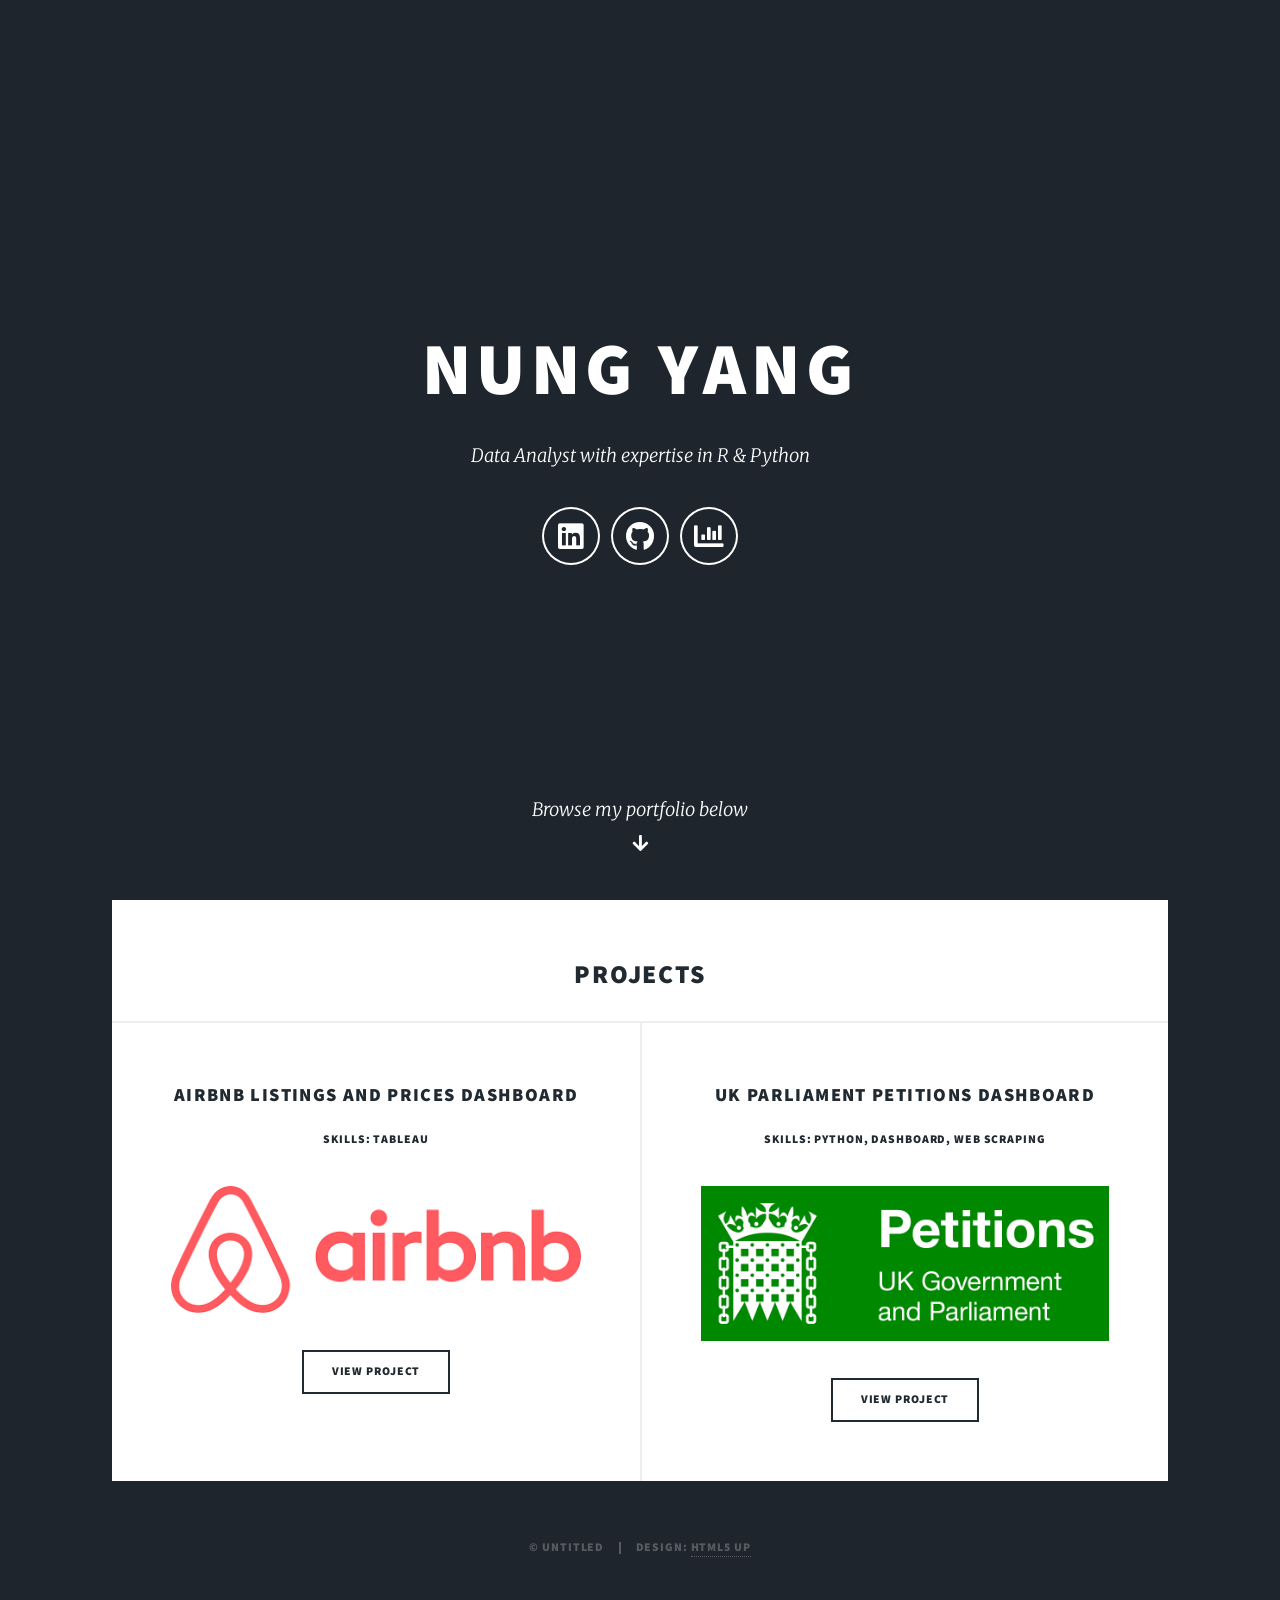
==== index.html @ e4971ef3 "fixed white space that kept appearing" ====
<!DOCTYPE HTML>
<!--
	Massively by HTML5 UP
	html5up.net | @ajlkn
	Free for personal and commercial use under the CCA 3.0 license (html5up.net/license)
-->
<html>
	<head>
		<script>
			if (history.scrollRestoration) {
				history.scrollRestoration = 'manual';
			}
			document.addEventListener('DOMContentLoaded', function() {
				window.scrollTo(0, 0);
			});
		</script>
		<title>Nung Yang</title>
		<meta charset="utf-8" />
		<meta name="viewport" content="width=device-width, initial-scale=1, user-scalable=no" />
		<link rel="stylesheet" href="assets/css/main.css" />
		<noscript><link rel="stylesheet" href="assets/css/noscript.css" /></noscript>
	</head>
	<body class="is-preload">

		<!-- Wrapper -->
			<div id="wrapper" class="fade-in">

				<!-- Intro -->
				<div id="intro">
					<div class="intro-top">
						<h1>Nung Yang</h1>
						<p>Data Analyst with expertise in R & Python</p>
						<ul class="icons">
							<li><a href="https://www.linkedin.com/in/nung-yang-263aa696/" class="icon brands fa-linkedin"><span class="label">LinkedIn</span></a></li>
							<li><a href="https://github.com/nungyang" class="icon brands fa-github"><span class="label">GitHub</span></a></li>
							<li><a href="https://public.tableau.com/app/profile/nung.yang7587/vizzes" class="icon solid fa-chart-bar"><span class="label">Tableau</span></a></li>
						</ul>
					</div>
					<div class="intro-bottom">
						<p>Browse my portfolio below</p>
						<ul class="actions">
							<li><a href="#header" class="button icon solid solo fa-arrow-down scrolly">Continue</a></li>
						</ul>
					</div>
				</div>
				 
				<!-- Nav -->
					<nav id="nav">
						<ul class="links">
							<li class="active"><a href="index.html">Projects</a></li>
						</ul>
						<ul class="icons">
							<li><a href="https://www.linkedin.com/in/nung-yang-263aa696/" class="icon brands fa-linkedin"><span class="label">LinkedIn</span></a></li>
							<li><a href="https://github.com/nungyang" class="icon brands fa-github"><span class="label">GitHub</span></a></li>
							<li><a href="https://public.tableau.com/app/profile/nung.yang7587/vizzes" class="icon solid alt fa-chart-bar"><span class="label">Tableau</span></a></li>
						</ul>
					</nav>

				<!-- Main -->
					<div id="main">
						<header class="major">
							<h2>Projects</h2>
						</header>
						<!-- Posts -->
							<section class="posts">
								<article>
									<header>
										<h3><a href="https://public.tableau.com/app/profile/nung.yang7587/viz/AirBnBinBrussels/Dashboard1">AirBnB Listings and Prices Dashboard</a></h3>
									</header>
									<h6>Skills: Tableau</h6>
									<a href="https://public.tableau.com/app/profile/nung.yang7587/viz/AirBnBinBrussels/Dashboard1" class="image fit"><img src="images/Airbnb logo.png" alt="" /></a>
									<ul class="actions special">
										<li><a href="https://public.tableau.com/app/profile/nung.yang7587/viz/AirBnBinBrussels/Dashboard1" class="button">View project</a></li>
									</ul>
								</article>
								<article>
									<header>
										<h3><a href="https://uk-petitions-dashboard.onrender.com/">UK Parliament Petitions Dashboard</a></h3>
									</header>
									<h6>Skills: Python, dashboard, web scraping</h6>
									<a href="" class="image fit"><img src="images/uk petitions.png" alt="" /></a>
									<ul class="actions special">
										<li><a href="uk-petitions.html" class="button">View project</a></li>
									</ul>
								</article>
					</div>
				<!-- Copyright -->
					<div id="copyright">
						<ul><li>&copy; Untitled</li><li>Design: <a href="https://html5up.net">HTML5 UP</a></li></ul>
					</div>

			</div>

		<!-- Scripts -->
			<script src="assets/js/jquery.min.js"></script>
			<script src="assets/js/jquery.scrollex.min.js"></script>
			<script src="assets/js/jquery.scrolly.min.js"></script>
			<script src="assets/js/browser.min.js"></script>
			<script src="assets/js/breakpoints.min.js"></script>
			<script src="assets/js/util.js"></script>
			<script src="assets/js/main.js"></script>
			<script src="assets/js/custom.js"></script>

	</body>
</html>
---- assets/css/main.css ----
@import url(fontawesome-all.min.css);
@import url("https://fonts.googleapis.com/css?family=Merriweather:300,700,300italic,700italic|Source+Sans+Pro:900");

/*
	Massively by HTML5 UP
	html5up.net | @ajlkn
	Free for personal and commercial use under the CCA 3.0 license (html5up.net/license)
*/

html, body, div, span, applet, object,
iframe, h1, h2, h3, h4, h5, h6, p, blockquote,
pre, a, abbr, acronym, address, big, cite,
code, del, dfn, em, img, ins, kbd, q, s, samp,
small, strike, strong, sub, sup, tt, var, b,
u, i, center, dl, dt, dd, ol, ul, li, fieldset,
form, label, legend, table, caption, tbody,
tfoot, thead, tr, th, td, article, aside,
canvas, details, embed, figure, figcaption,
footer, header, hgroup, menu, nav, output, ruby,
section, summary, time, mark, audio, video {
	margin: 0;
	padding: 0;
	border: 0;
	font-size: 100%;
	font: inherit;
	vertical-align: baseline;}

article, aside, details, figcaption, figure,
footer, header, hgroup, menu, nav, section {
	display: block;}

body {
	line-height: 1;
}

ol, ul {
	list-style: none;
}

blockquote, q {
	quotes: none;
}

	blockquote:before, blockquote:after, q:before, q:after {
		content: '';
		content: none;
	}

table {
	border-collapse: collapse;
	border-spacing: 0;
}

body {
	-webkit-text-size-adjust: none;
}

mark {
	background-color: transparent;
	color: inherit;
}

input::-moz-focus-inner {
	border: 0;
	padding: 0;
}

input, select, textarea {
	-moz-appearance: none;
	-webkit-appearance: none;
	-ms-appearance: none;
	appearance: none;
}

/* Basic */

	@-ms-viewport {
		width: device-width;
	}

	body {
		-ms-overflow-style: scrollbar;
	}

	@media screen and (max-width: 480px) {

		html, body {
			min-width: 320px;
		}

	}

	html {
		box-sizing: border-box;
	}

	*, *:before, *:after {
		box-sizing: inherit;
	}

	body {
		background-color: #1e252d;
	}

		body.is-preload *, body.is-preload *:before, body.is-preload *:after {
			-moz-animation: none !important;
			-webkit-animation: none !important;
			-ms-animation: none !important;
			animation: none !important;
			-moz-transition: none !important;
			-webkit-transition: none !important;
			-ms-transition: none !important;
			transition: none !important;
		}

/* Type */

	html {
		font-size: 16pt;
	}

		@media screen and (max-width: 1680px) {

			html {
				font-size: 12pt;
			}

		}

		@media screen and (max-width: 1280px) {

			html {
				font-size: 11pt;
			}

		}

		@media screen and (max-width: 360px) {

			html {
				font-size: 10pt;
			}

		}

	body {
		color: #212931;
	}

	body, input, select, textarea {
		font-family: "Merriweather", Georgia, serif;
		font-weight: 300;
		font-size: 1rem;
		line-height: 2.375;
	}

	a {
		-moz-transition: color 0.2s ease-in-out, background-color 0.2s ease-in-out, border-color 0.2s ease-in-out, box-shadow 0.2s ease-in-out;
		-webkit-transition: color 0.2s ease-in-out, background-color 0.2s ease-in-out, border-color 0.2s ease-in-out, box-shadow 0.2s ease-in-out;
		-ms-transition: color 0.2s ease-in-out, background-color 0.2s ease-in-out, border-color 0.2s ease-in-out, box-shadow 0.2s ease-in-out;
		transition: color 0.2s ease-in-out, background-color 0.2s ease-in-out, border-color 0.2s ease-in-out, box-shadow 0.2s ease-in-out;
		border-bottom: dotted 1px;
		text-decoration: none;
	}

		a:hover {
			border-bottom-color: transparent;
		}

	strong, b {
		font-weight: 600;
	}

	em, i {
		font-style: italic;
	}

	p {
		text-align: justify;
		margin: 0 0 2rem 0;
	}

	h1, h2, h3, h4, h5, h6 {
		font-family: "Source Sans Pro", Helvetica, sans-serif;
		font-weight: 900;
		line-height: 1.5;
		letter-spacing: 0.075em;
		text-transform: uppercase;
		margin: 0 0 1rem 0;
	}

		h1 a, h2 a, h3 a, h4 a, h5 a, h6 a {
			border-bottom: 0;
			color: inherit;
			text-decoration: none;
		}

	h1 {
		font-size: 4rem;
		line-height: 1.1;
		margin: 0 0 2rem 0;
	}

	h2 {
		font-size: 1.75rem;
		line-height: 1.3;
		margin: 0 0 1.5rem 0;
	}

	h3 {
		font-size: 1.25rem;
		margin: 0 0 1.5rem 0;
	}

	h4 {
		font-size: 1rem;
	}

	h5 {
		font-size: 0.9rem;
	}

	h6 {
		font-size: 0.8rem;
	}

	sub {
		font-size: 0.8rem;
		position: relative;
		top: 0.5rem;
	}

	sup {
		font-size: 0.8rem;
		position: relative;
		top: -0.5rem;
	}

	blockquote {
		border-left: solid 4px;
		font-style: italic;
		margin: 0 0 2rem 0;
		padding: 0.5rem 0 0.5rem 2rem;
	}

	code {
		border: solid 2px;
		font-family: "Courier New", monospace;
		font-size: 0.9rem;
		margin: 0 0.25rem;
		padding: 0.25rem 0.65rem;
	}

	pre {
		-webkit-overflow-scrolling: touch;
		font-family: "Courier New", monospace;
		font-size: 0.9rem;
		margin: 0 0 2rem 0;
	}

		pre code {
			display: block;
			line-height: 1.75;
			padding: 1rem 1.5rem;
			overflow-x: auto;
		}

	hr {
		border: 0;
		border-bottom: solid 2px;
		margin: 3rem 0;
	}

		hr.major {
			margin: 5rem 0;
		}

	.align-left {
		text-align: left;
	}

	.align-center {
		text-align: center;
	}

	.align-right {
		text-align: right;
	}

	input, select, textarea {
		color: #212931;
	}

	a {
		color: #212931;
		border-bottom-color: rgba(33, 41, 49, 0.5);
	}

		a:hover {
			border-bottom-color: transparent;
			color: #18bfef !important;
		}

	strong, b {
		color: #212931;
	}

	h1, h2, h3, h4, h5, h6 {
		color: #212931;
	}

	blockquote {
		border-left-color: #eeeeee;
	}

	code {
		background: rgba(220, 220, 220, 0.25);
		border-color: #eeeeee;
	}

	hr {
		border-bottom-color: #eeeeee;
	}

/* Row */

	.row {
		display: flex;
		flex-wrap: wrap;
		box-sizing: border-box;
		align-items: stretch;
	}

		.row > * {
			box-sizing: border-box;
		}

		.row.gtr-uniform > * > :last-child {
			margin-bottom: 0;
		}

		.row.aln-left {
			justify-content: flex-start;
		}

		.row.aln-center {
			justify-content: center;
		}

		.row.aln-right {
			justify-content: flex-end;
		}

		.row.aln-top {
			align-items: flex-start;
		}

		.row.aln-middle {
			align-items: center;
		}

		.row.aln-bottom {
			align-items: flex-end;
		}

		.row > .imp {
			order: -1;
		}

		.row > .col-1 {
			width: 8.33333%;
		}

		.row > .off-1 {
			margin-left: 8.33333%;
		}

		.row > .col-2 {
			width: 16.66667%;
		}

		.row > .off-2 {
			margin-left: 16.66667%;
		}

		.row > .col-3 {
			width: 25%;
		}

		.row > .off-3 {
			margin-left: 25%;
		}

		.row > .col-4 {
			width: 33.33333%;
		}

		.row > .off-4 {
			margin-left: 33.33333%;
		}

		.row > .col-5 {
			width: 41.66667%;
		}

		.row > .off-5 {
			margin-left: 41.66667%;
		}

		.row > .col-6 {
			width: 50%;
		}

		.row > .off-6 {
			margin-left: 50%;
		}

		.row > .col-7 {
			width: 58.33333%;
		}

		.row > .off-7 {
			margin-left: 58.33333%;
		}

		.row > .col-8 {
			width: 66.66667%;
		}

		.row > .off-8 {
			margin-left: 66.66667%;
		}

		.row > .col-9 {
			width: 75%;
		}

		.row > .off-9 {
			margin-left: 75%;
		}

		.row > .col-10 {
			width: 83.33333%;
		}

		.row > .off-10 {
			margin-left: 83.33333%;
		}

		.row > .col-11 {
			width: 91.66667%;
		}

		.row > .off-11 {
			margin-left: 91.66667%;
		}

		.row > .col-12 {
			width: 100%;
		}

		.row > .off-12 {
			margin-left: 100%;
		}

		.row.gtr-0 {
			margin-top: 0;
			margin-left: 0rem;
		}

			.row.gtr-0 > * {
				padding: 0 0 0 0rem;
			}

			.row.gtr-0.gtr-uniform {
				margin-top: 0rem;
			}

				.row.gtr-0.gtr-uniform > * {
					padding-top: 0rem;
				}

		.row.gtr-25 {
			margin-top: 0;
			margin-left: -0.375rem;
		}

			.row.gtr-25 > * {
				padding: 0 0 0 0.375rem;
			}

			.row.gtr-25.gtr-uniform {
				margin-top: -0.375rem;
			}

				.row.gtr-25.gtr-uniform > * {
					padding-top: 0.375rem;
				}

		.row.gtr-50 {
			margin-top: 0;
			margin-left: -0.75rem;
		}

			.row.gtr-50 > * {
				padding: 0 0 0 0.75rem;
			}

			.row.gtr-50.gtr-uniform {
				margin-top: -0.75rem;
			}

				.row.gtr-50.gtr-uniform > * {
					padding-top: 0.75rem;
				}

		.row {
			margin-top: 0;
			margin-left: -1.5rem;
		}

			.row > * {
				padding: 0 0 0 1.5rem;
			}

			.row.gtr-uniform {
				margin-top: -1.5rem;
			}

				.row.gtr-uniform > * {
					padding-top: 1.5rem;
				}

		.row.gtr-150 {
			margin-top: 0;
			margin-left: -2.25rem;
		}

			.row.gtr-150 > * {
				padding: 0 0 0 2.25rem;
			}

			.row.gtr-150.gtr-uniform {
				margin-top: -2.25rem;
			}

				.row.gtr-150.gtr-uniform > * {
					padding-top: 2.25rem;
				}

		.row.gtr-200 {
			margin-top: 0;
			margin-left: -3rem;
		}

			.row.gtr-200 > * {
				padding: 0 0 0 3rem;
			}

			.row.gtr-200.gtr-uniform {
				margin-top: -3rem;
			}

				.row.gtr-200.gtr-uniform > * {
					padding-top: 3rem;
				}

		@media screen and (max-width: 1680px) {

			.row {
				display: flex;
				flex-wrap: wrap;
				box-sizing: border-box;
				align-items: stretch;
			}

				.row > * {
					box-sizing: border-box;
				}

				.row.gtr-uniform > * > :last-child {
					margin-bottom: 0;
				}

				.row.aln-left {
					justify-content: flex-start;
				}

				.row.aln-center {
					justify-content: center;
				}

				.row.aln-right {
					justify-content: flex-end;
				}

				.row.aln-top {
					align-items: flex-start;
				}

				.row.aln-middle {
					align-items: center;
				}

				.row.aln-bottom {
					align-items: flex-end;
				}

				.row > .imp-xlarge {
					order: -1;
				}

				.row > .col-1-xlarge {
					width: 8.33333%;
				}

				.row > .off-1-xlarge {
					margin-left: 8.33333%;
				}

				.row > .col-2-xlarge {
					width: 16.66667%;
				}

				.row > .off-2-xlarge {
					margin-left: 16.66667%;
				}

				.row > .col-3-xlarge {
					width: 25%;
				}

				.row > .off-3-xlarge {
					margin-left: 25%;
				}

				.row > .col-4-xlarge {
					width: 33.33333%;
				}

				.row > .off-4-xlarge {
					margin-left: 33.33333%;
				}

				.row > .col-5-xlarge {
					width: 41.66667%;
				}

				.row > .off-5-xlarge {
					margin-left: 41.66667%;
				}

				.row > .col-6-xlarge {
					width: 50%;
				}

				.row > .off-6-xlarge {
					margin-left: 50%;
				}

				.row > .col-7-xlarge {
					width: 58.33333%;
				}

				.row > .off-7-xlarge {
					margin-left: 58.33333%;
				}

				.row > .col-8-xlarge {
					width: 66.66667%;
				}

				.row > .off-8-xlarge {
					margin-left: 66.66667%;
				}

				.row > .col-9-xlarge {
					width: 75%;
				}

				.row > .off-9-xlarge {
					margin-left: 75%;
				}

				.row > .col-10-xlarge {
					width: 83.33333%;
				}

				.row > .off-10-xlarge {
					margin-left: 83.33333%;
				}

				.row > .col-11-xlarge {
					width: 91.66667%;
				}

				.row > .off-11-xlarge {
					margin-left: 91.66667%;
				}

				.row > .col-12-xlarge {
					width: 100%;
				}

				.row > .off-12-xlarge {
					margin-left: 100%;
				}

				.row.gtr-0 {
					margin-top: 0;
					margin-left: 0rem;
				}

					.row.gtr-0 > * {
						padding: 0 0 0 0rem;
					}

					.row.gtr-0.gtr-uniform {
						margin-top: 0rem;
					}

						.row.gtr-0.gtr-uniform > * {
							padding-top: 0rem;
						}

				.row.gtr-25 {
					margin-top: 0;
					margin-left: -0.375rem;
				}

					.row.gtr-25 > * {
						padding: 0 0 0 0.375rem;
					}

					.row.gtr-25.gtr-uniform {
						margin-top: -0.375rem;
					}

						.row.gtr-25.gtr-uniform > * {
							padding-top: 0.375rem;
						}

				.row.gtr-50 {
					margin-top: 0;
					margin-left: -0.75rem;
				}

					.row.gtr-50 > * {
						padding: 0 0 0 0.75rem;
					}

					.row.gtr-50.gtr-uniform {
						margin-top: -0.75rem;
					}

						.row.gtr-50.gtr-uniform > * {
							padding-top: 0.75rem;
						}

				.row {
					margin-top: 0;
					margin-left: -1.5rem;
				}

					.row > * {
						padding: 0 0 0 1.5rem;
					}

					.row.gtr-uniform {
						margin-top: -1.5rem;
					}

						.row.gtr-uniform > * {
							padding-top: 1.5rem;
						}

				.row.gtr-150 {
					margin-top: 0;
					margin-left: -2.25rem;
				}

					.row.gtr-150 > * {
						padding: 0 0 0 2.25rem;
					}

					.row.gtr-150.gtr-uniform {
						margin-top: -2.25rem;
					}

						.row.gtr-150.gtr-uniform > * {
							padding-top: 2.25rem;
						}

				.row.gtr-200 {
					margin-top: 0;
					margin-left: -3rem;
				}

					.row.gtr-200 > * {
						padding: 0 0 0 3rem;
					}

					.row.gtr-200.gtr-uniform {
						margin-top: -3rem;
					}

						.row.gtr-200.gtr-uniform > * {
							padding-top: 3rem;
						}

		}

		@media screen and (max-width: 1280px) {

			.row {
				display: flex;
				flex-wrap: wrap;
				box-sizing: border-box;
				align-items: stretch;
			}

				.row > * {
					box-sizing: border-box;
				}

				.row.gtr-uniform > * > :last-child {
					margin-bottom: 0;
				}

				.row.aln-left {
					justify-content: flex-start;
				}

				.row.aln-center {
					justify-content: center;
				}

				.row.aln-right {
					justify-content: flex-end;
				}

				.row.aln-top {
					align-items: flex-start;
				}

				.row.aln-middle {
					align-items: center;
				}

				.row.aln-bottom {
					align-items: flex-end;
				}

				.row > .imp-large {
					order: -1;
				}

				.row > .col-1-large {
					width: 8.33333%;
				}

				.row > .off-1-large {
					margin-left: 8.33333%;
				}

				.row > .col-2-large {
					width: 16.66667%;
				}

				.row > .off-2-large {
					margin-left: 16.66667%;
				}

				.row > .col-3-large {
					width: 25%;
				}

				.row > .off-3-large {
					margin-left: 25%;
				}

				.row > .col-4-large {
					width: 33.33333%;
				}

				.row > .off-4-large {
					margin-left: 33.33333%;
				}

				.row > .col-5-large {
					width: 41.66667%;
				}

				.row > .off-5-large {
					margin-left: 41.66667%;
				}

				.row > .col-6-large {
					width: 50%;
				}

				.row > .off-6-large {
					margin-left: 50%;
				}

				.row > .col-7-large {
					width: 58.33333%;
				}

				.row > .off-7-large {
					margin-left: 58.33333%;
				}

				.row > .col-8-large {
					width: 66.66667%;
				}

				.row > .off-8-large {
					margin-left: 66.66667%;
				}

				.row > .col-9-large {
					width: 75%;
				}

				.row > .off-9-large {
					margin-left: 75%;
				}

				.row > .col-10-large {
					width: 83.33333%;
				}

				.row > .off-10-large {
					margin-left: 83.33333%;
				}

				.row > .col-11-large {
					width: 91.66667%;
				}

				.row > .off-11-large {
					margin-left: 91.66667%;
				}

				.row > .col-12-large {
					width: 100%;
				}

				.row > .off-12-large {
					margin-left: 100%;
				}

				.row.gtr-0 {
					margin-top: 0;
					margin-left: 0rem;
				}

					.row.gtr-0 > * {
						padding: 0 0 0 0rem;
					}

					.row.gtr-0.gtr-uniform {
						margin-top: 0rem;
					}

						.row.gtr-0.gtr-uniform > * {
							padding-top: 0rem;
						}

				.row.gtr-25 {
					margin-top: 0;
					margin-left: -0.375rem;
				}

					.row.gtr-25 > * {
						padding: 0 0 0 0.375rem;
					}

					.row.gtr-25.gtr-uniform {
						margin-top: -0.375rem;
					}

						.row.gtr-25.gtr-uniform > * {
							padding-top: 0.375rem;
						}

				.row.gtr-50 {
					margin-top: 0;
					margin-left: -0.75rem;
				}

					.row.gtr-50 > * {
						padding: 0 0 0 0.75rem;
					}

					.row.gtr-50.gtr-uniform {
						margin-top: -0.75rem;
					}

						.row.gtr-50.gtr-uniform > * {
							padding-top: 0.75rem;
						}

				.row {
					margin-top: 0;
					margin-left: -1.5rem;
				}

					.row > * {
						padding: 0 0 0 1.5rem;
					}

					.row.gtr-uniform {
						margin-top: -1.5rem;
					}

						.row.gtr-uniform > * {
							padding-top: 1.5rem;
						}

				.row.gtr-150 {
					margin-top: 0;
					margin-left: -2.25rem;
				}

					.row.gtr-150 > * {
						padding: 0 0 0 2.25rem;
					}

					.row.gtr-150.gtr-uniform {
						margin-top: -2.25rem;
					}

						.row.gtr-150.gtr-uniform > * {
							padding-top: 2.25rem;
						}

				.row.gtr-200 {
					margin-top: 0;
					margin-left: -3rem;
				}

					.row.gtr-200 > * {
						padding: 0 0 0 3rem;
					}

					.row.gtr-200.gtr-uniform {
						margin-top: -3rem;
					}

						.row.gtr-200.gtr-uniform > * {
							padding-top: 3rem;
						}

		}

		@media screen and (max-width: 980px) {

			.row {
				display: flex;
				flex-wrap: wrap;
				box-sizing: border-box;
				align-items: stretch;
			}

				.row > * {
					box-sizing: border-box;
				}

				.row.gtr-uniform > * > :last-child {
					margin-bottom: 0;
				}

				.row.aln-left {
					justify-content: flex-start;
				}

				.row.aln-center {
					justify-content: center;
				}

				.row.aln-right {
					justify-content: flex-end;
				}

				.row.aln-top {
					align-items: flex-start;
				}

				.row.aln-middle {
					align-items: center;
				}

				.row.aln-bottom {
					align-items: flex-end;
				}

				.row > .imp-medium {
					order: -1;
				}

				.row > .col-1-medium {
					width: 8.33333%;
				}

				.row > .off-1-medium {
					margin-left: 8.33333%;
				}

				.row > .col-2-medium {
					width: 16.66667%;
				}

				.row > .off-2-medium {
					margin-left: 16.66667%;
				}

				.row > .col-3-medium {
					width: 25%;
				}

				.row > .off-3-medium {
					margin-left: 25%;
				}

				.row > .col-4-medium {
					width: 33.33333%;
				}

				.row > .off-4-medium {
					margin-left: 33.33333%;
				}

				.row > .col-5-medium {
					width: 41.66667%;
				}

				.row > .off-5-medium {
					margin-left: 41.66667%;
				}

				.row > .col-6-medium {
					width: 50%;
				}

				.row > .off-6-medium {
					margin-left: 50%;
				}

				.row > .col-7-medium {
					width: 58.33333%;
				}

				.row > .off-7-medium {
					margin-left: 58.33333%;
				}

				.row > .col-8-medium {
					width: 66.66667%;
				}

				.row > .off-8-medium {
					margin-left: 66.66667%;
				}

				.row > .col-9-medium {
					width: 75%;
				}

				.row > .off-9-medium {
					margin-left: 75%;
				}

				.row > .col-10-medium {
					width: 83.33333%;
				}

				.row > .off-10-medium {
					margin-left: 83.33333%;
				}

				.row > .col-11-medium {
					width: 91.66667%;
				}

				.row > .off-11-medium {
					margin-left: 91.66667%;
				}

				.row > .col-12-medium {
					width: 100%;
				}

				.row > .off-12-medium {
					margin-left: 100%;
				}

				.row.gtr-0 {
					margin-top: 0;
					margin-left: 0rem;
				}

					.row.gtr-0 > * {
						padding: 0 0 0 0rem;
					}

					.row.gtr-0.gtr-uniform {
						margin-top: 0rem;
					}

						.row.gtr-0.gtr-uniform > * {
							padding-top: 0rem;
						}

				.row.gtr-25 {
					margin-top: 0;
					margin-left: -0.375rem;
				}

					.row.gtr-25 > * {
						padding: 0 0 0 0.375rem;
					}

					.row.gtr-25.gtr-uniform {
						margin-top: -0.375rem;
					}

						.row.gtr-25.gtr-uniform > * {
							padding-top: 0.375rem;
						}

				.row.gtr-50 {
					margin-top: 0;
					margin-left: -0.75rem;
				}

					.row.gtr-50 > * {
						padding: 0 0 0 0.75rem;
					}

					.row.gtr-50.gtr-uniform {
						margin-top: -0.75rem;
					}

						.row.gtr-50.gtr-uniform > * {
							padding-top: 0.75rem;
						}

				.row {
					margin-top: 0;
					margin-left: -1.5rem;
				}

					.row > * {
						padding: 0 0 0 1.5rem;
					}

					.row.gtr-uniform {
						margin-top: -1.5rem;
					}

						.row.gtr-uniform > * {
							padding-top: 1.5rem;
						}

				.row.gtr-150 {
					margin-top: 0;
					margin-left: -2.25rem;
				}

					.row.gtr-150 > * {
						padding: 0 0 0 2.25rem;
					}

					.row.gtr-150.gtr-uniform {
						margin-top: -2.25rem;
					}

						.row.gtr-150.gtr-uniform > * {
							padding-top: 2.25rem;
						}

				.row.gtr-200 {
					margin-top: 0;
					margin-left: -3rem;
				}

					.row.gtr-200 > * {
						padding: 0 0 0 3rem;
					}

					.row.gtr-200.gtr-uniform {
						margin-top: -3rem;
					}

						.row.gtr-200.gtr-uniform > * {
							padding-top: 3rem;
						}

		}

		@media screen and (max-width: 736px) {

			.row {
				display: flex;
				flex-wrap: wrap;
				box-sizing: border-box;
				align-items: stretch;
			}

				.row > * {
					box-sizing: border-box;
				}

				.row.gtr-uniform > * > :last-child {
					margin-bottom: 0;
				}

				.row.aln-left {
					justify-content: flex-start;
				}

				.row.aln-center {
					justify-content: center;
				}

				.row.aln-right {
					justify-content: flex-end;
				}

				.row.aln-top {
					align-items: flex-start;
				}

				.row.aln-middle {
					align-items: center;
				}

				.row.aln-bottom {
					align-items: flex-end;
				}

				.row > .imp-small {
					order: -1;
				}

				.row > .col-1-small {
					width: 8.33333%;
				}

				.row > .off-1-small {
					margin-left: 8.33333%;
				}

				.row > .col-2-small {
					width: 16.66667%;
				}

				.row > .off-2-small {
					margin-left: 16.66667%;
				}

				.row > .col-3-small {
					width: 25%;
				}

				.row > .off-3-small {
					margin-left: 25%;
				}

				.row > .col-4-small {
					width: 33.33333%;
				}

				.row > .off-4-small {
					margin-left: 33.33333%;
				}

				.row > .col-5-small {
					width: 41.66667%;
				}

				.row > .off-5-small {
					margin-left: 41.66667%;
				}

				.row > .col-6-small {
					width: 50%;
				}

				.row > .off-6-small {
					margin-left: 50%;
				}

				.row > .col-7-small {
					width: 58.33333%;
				}

				.row > .off-7-small {
					margin-left: 58.33333%;
				}

				.row > .col-8-small {
					width: 66.66667%;
				}

				.row > .off-8-small {
					margin-left: 66.66667%;
				}

				.row > .col-9-small {
					width: 75%;
				}

				.row > .off-9-small {
					margin-left: 75%;
				}

				.row > .col-10-small {
					width: 83.33333%;
				}

				.row > .off-10-small {
					margin-left: 83.33333%;
				}

				.row > .col-11-small {
					width: 91.66667%;
				}

				.row > .off-11-small {
					margin-left: 91.66667%;
				}

				.row > .col-12-small {
					width: 100%;
				}

				.row > .off-12-small {
					margin-left: 100%;
				}

				.row.gtr-0 {
					margin-top: 0;
					margin-left: 0rem;
				}

					.row.gtr-0 > * {
						padding: 0 0 0 0rem;
					}

					.row.gtr-0.gtr-uniform {
						margin-top: 0rem;
					}

						.row.gtr-0.gtr-uniform > * {
							padding-top: 0rem;
						}

				.row.gtr-25 {
					margin-top: 0;
					margin-left: -0.375rem;
				}

					.row.gtr-25 > * {
						padding: 0 0 0 0.375rem;
					}

					.row.gtr-25.gtr-uniform {
						margin-top: -0.375rem;
					}

						.row.gtr-25.gtr-uniform > * {
							padding-top: 0.375rem;
						}

				.row.gtr-50 {
					margin-top: 0;
					margin-left: -0.75rem;
				}

					.row.gtr-50 > * {
						padding: 0 0 0 0.75rem;
					}

					.row.gtr-50.gtr-uniform {
						margin-top: -0.75rem;
					}

						.row.gtr-50.gtr-uniform > * {
							padding-top: 0.75rem;
						}

				.row {
					margin-top: 0;
					margin-left: -1.5rem;
				}

					.row > * {
						padding: 0 0 0 1.5rem;
					}

					.row.gtr-uniform {
						margin-top: -1.5rem;
					}

						.row.gtr-uniform > * {
							padding-top: 1.5rem;
						}

				.row.gtr-150 {
					margin-top: 0;
					margin-left: -2.25rem;
				}

					.row.gtr-150 > * {
						padding: 0 0 0 2.25rem;
					}

					.row.gtr-150.gtr-uniform {
						margin-top: -2.25rem;
					}

						.row.gtr-150.gtr-uniform > * {
							padding-top: 2.25rem;
						}

				.row.gtr-200 {
					margin-top: 0;
					margin-left: -3rem;
				}

					.row.gtr-200 > * {
						padding: 0 0 0 3rem;
					}

					.row.gtr-200.gtr-uniform {
						margin-top: -3rem;
					}

						.row.gtr-200.gtr-uniform > * {
							padding-top: 3rem;
						}

		}

		@media screen and (max-width: 480px) {

			.row {
				display: flex;
				flex-wrap: wrap;
				box-sizing: border-box;
				align-items: stretch;
			}

				.row > * {
					box-sizing: border-box;
				}

				.row.gtr-uniform > * > :last-child {
					margin-bottom: 0;
				}

				.row.aln-left {
					justify-content: flex-start;
				}

				.row.aln-center {
					justify-content: center;
				}

				.row.aln-right {
					justify-content: flex-end;
				}

				.row.aln-top {
					align-items: flex-start;
				}

				.row.aln-middle {
					align-items: center;
				}

				.row.aln-bottom {
					align-items: flex-end;
				}

				.row > .imp-xsmall {
					order: -1;
				}

				.row > .col-1-xsmall {
					width: 8.33333%;
				}

				.row > .off-1-xsmall {
					margin-left: 8.33333%;
				}

				.row > .col-2-xsmall {
					width: 16.66667%;
				}

				.row > .off-2-xsmall {
					margin-left: 16.66667%;
				}

				.row > .col-3-xsmall {
					width: 25%;
				}

				.row > .off-3-xsmall {
					margin-left: 25%;
				}

				.row > .col-4-xsmall {
					width: 33.33333%;
				}

				.row > .off-4-xsmall {
					margin-left: 33.33333%;
				}

				.row > .col-5-xsmall {
					width: 41.66667%;
				}

				.row > .off-5-xsmall {
					margin-left: 41.66667%;
				}

				.row > .col-6-xsmall {
					width: 50%;
				}

				.row > .off-6-xsmall {
					margin-left: 50%;
				}

				.row > .col-7-xsmall {
					width: 58.33333%;
				}

				.row > .off-7-xsmall {
					margin-left: 58.33333%;
				}

				.row > .col-8-xsmall {
					width: 66.66667%;
				}

				.row > .off-8-xsmall {
					margin-left: 66.66667%;
				}

				.row > .col-9-xsmall {
					width: 75%;
				}

				.row > .off-9-xsmall {
					margin-left: 75%;
				}

				.row > .col-10-xsmall {
					width: 83.33333%;
				}

				.row > .off-10-xsmall {
					margin-left: 83.33333%;
				}

				.row > .col-11-xsmall {
					width: 91.66667%;
				}

				.row > .off-11-xsmall {
					margin-left: 91.66667%;
				}

				.row > .col-12-xsmall {
					width: 100%;
				}

				.row > .off-12-xsmall {
					margin-left: 100%;
				}

				.row.gtr-0 {
					margin-top: 0;
					margin-left: 0rem;
				}

					.row.gtr-0 > * {
						padding: 0 0 0 0rem;
					}

					.row.gtr-0.gtr-uniform {
						margin-top: 0rem;
					}

						.row.gtr-0.gtr-uniform > * {
							padding-top: 0rem;
						}

				.row.gtr-25 {
					margin-top: 0;
					margin-left: -0.375rem;
				}

					.row.gtr-25 > * {
						padding: 0 0 0 0.375rem;
					}

					.row.gtr-25.gtr-uniform {
						margin-top: -0.375rem;
					}

						.row.gtr-25.gtr-uniform > * {
							padding-top: 0.375rem;
						}

				.row.gtr-50 {
					margin-top: 0;
					margin-left: -0.75rem;
				}

					.row.gtr-50 > * {
						padding: 0 0 0 0.75rem;
					}

					.row.gtr-50.gtr-uniform {
						margin-top: -0.75rem;
					}

						.row.gtr-50.gtr-uniform > * {
							padding-top: 0.75rem;
						}

				.row {
					margin-top: 0;
					margin-left: -1.5rem;
				}

					.row > * {
						padding: 0 0 0 1.5rem;
					}

					.row.gtr-uniform {
						margin-top: -1.5rem;
					}

						.row.gtr-uniform > * {
							padding-top: 1.5rem;
						}

				.row.gtr-150 {
					margin-top: 0;
					margin-left: -2.25rem;
				}

					.row.gtr-150 > * {
						padding: 0 0 0 2.25rem;
					}

					.row.gtr-150.gtr-uniform {
						margin-top: -2.25rem;
					}

						.row.gtr-150.gtr-uniform > * {
							padding-top: 2.25rem;
						}

				.row.gtr-200 {
					margin-top: 0;
					margin-left: -3rem;
				}

					.row.gtr-200 > * {
						padding: 0 0 0 3rem;
					}

					.row.gtr-200.gtr-uniform {
						margin-top: -3rem;
					}

						.row.gtr-200.gtr-uniform > * {
							padding-top: 3rem;
						}

		}

		@media screen and (max-width: 360px) {

			.row {
				display: flex;
				flex-wrap: wrap;
				box-sizing: border-box;
				align-items: stretch;
			}

				.row > * {
					box-sizing: border-box;
				}

				.row.gtr-uniform > * > :last-child {
					margin-bottom: 0;
				}

				.row.aln-left {
					justify-content: flex-start;
				}

				.row.aln-center {
					justify-content: center;
				}

				.row.aln-right {
					justify-content: flex-end;
				}

				.row.aln-top {
					align-items: flex-start;
				}

				.row.aln-middle {
					align-items: center;
				}

				.row.aln-bottom {
					align-items: flex-end;
				}

				.row > .imp-xxsmall {
					order: -1;
				}

				.row > .col-1-xxsmall {
					width: 8.33333%;
				}

				.row > .off-1-xxsmall {
					margin-left: 8.33333%;
				}

				.row > .col-2-xxsmall {
					width: 16.66667%;
				}

				.row > .off-2-xxsmall {
					margin-left: 16.66667%;
				}

				.row > .col-3-xxsmall {
					width: 25%;
				}

				.row > .off-3-xxsmall {
					margin-left: 25%;
				}

				.row > .col-4-xxsmall {
					width: 33.33333%;
				}

				.row > .off-4-xxsmall {
					margin-left: 33.33333%;
				}

				.row > .col-5-xxsmall {
					width: 41.66667%;
				}

				.row > .off-5-xxsmall {
					margin-left: 41.66667%;
				}

				.row > .col-6-xxsmall {
					width: 50%;
				}

				.row > .off-6-xxsmall {
					margin-left: 50%;
				}

				.row > .col-7-xxsmall {
					width: 58.33333%;
				}

				.row > .off-7-xxsmall {
					margin-left: 58.33333%;
				}

				.row > .col-8-xxsmall {
					width: 66.66667%;
				}

				.row > .off-8-xxsmall {
					margin-left: 66.66667%;
				}

				.row > .col-9-xxsmall {
					width: 75%;
				}

				.row > .off-9-xxsmall {
					margin-left: 75%;
				}

				.row > .col-10-xxsmall {
					width: 83.33333%;
				}

				.row > .off-10-xxsmall {
					margin-left: 83.33333%;
				}

				.row > .col-11-xxsmall {
					width: 91.66667%;
				}

				.row > .off-11-xxsmall {
					margin-left: 91.66667%;
				}

				.row > .col-12-xxsmall {
					width: 100%;
				}

				.row > .off-12-xxsmall {
					margin-left: 100%;
				}

				.row.gtr-0 {
					margin-top: 0;
					margin-left: 0rem;
				}

					.row.gtr-0 > * {
						padding: 0 0 0 0rem;
					}

					.row.gtr-0.gtr-uniform {
						margin-top: 0rem;
					}

						.row.gtr-0.gtr-uniform > * {
							padding-top: 0rem;
						}

				.row.gtr-25 {
					margin-top: 0;
					margin-left: -0.375rem;
				}

					.row.gtr-25 > * {
						padding: 0 0 0 0.375rem;
					}

					.row.gtr-25.gtr-uniform {
						margin-top: -0.375rem;
					}

						.row.gtr-25.gtr-uniform > * {
							padding-top: 0.375rem;
						}

				.row.gtr-50 {
					margin-top: 0;
					margin-left: -0.75rem;
				}

					.row.gtr-50 > * {
						padding: 0 0 0 0.75rem;
					}

					.row.gtr-50.gtr-uniform {
						margin-top: -0.75rem;
					}

						.row.gtr-50.gtr-uniform > * {
							padding-top: 0.75rem;
						}

				.row {
					margin-top: 0;
					margin-left: -1.5rem;
				}

					.row > * {
						padding: 0 0 0 1.5rem;
					}

					.row.gtr-uniform {
						margin-top: -1.5rem;
					}

						.row.gtr-uniform > * {
							padding-top: 1.5rem;
						}

				.row.gtr-150 {
					margin-top: 0;
					margin-left: -2.25rem;
				}

					.row.gtr-150 > * {
						padding: 0 0 0 2.25rem;
					}

					.row.gtr-150.gtr-uniform {
						margin-top: -2.25rem;
					}

						.row.gtr-150.gtr-uniform > * {
							padding-top: 2.25rem;
						}

				.row.gtr-200 {
					margin-top: 0;
					margin-left: -3rem;
				}

					.row.gtr-200 > * {
						padding: 0 0 0 3rem;
					}

					.row.gtr-200.gtr-uniform {
						margin-top: -3rem;
					}

						.row.gtr-200.gtr-uniform > * {
							padding-top: 3rem;
						}

		}

/* Box */

	.box {
		border: solid 2px;
		margin-bottom: 2rem;
		padding: 1.5rem;
	}

		.box > :last-child,
		.box > :last-child > :last-child,
		.box > :last-child > :last-child > :last-child {
			margin-bottom: 0;
		}

		.box.alt {
			border: 0;
			border-radius: 0;
			padding: 0;
		}

	.box {
		border-color: #eeeeee;
	}

/* Button */

	input[type="submit"],
	input[type="reset"],
	input[type="button"],
	button,
	.button {
		-moz-appearance: none;
		-webkit-appearance: none;
		-ms-appearance: none;
		appearance: none;
		-moz-transition: background-color 0.2s ease-in-out, box-shadow 0.2s ease-in-out, color 0.2s ease-in-out;
		-webkit-transition: background-color 0.2s ease-in-out, box-shadow 0.2s ease-in-out, color 0.2s ease-in-out;
		-ms-transition: background-color 0.2s ease-in-out, box-shadow 0.2s ease-in-out, color 0.2s ease-in-out;
		transition: background-color 0.2s ease-in-out, box-shadow 0.2s ease-in-out, color 0.2s ease-in-out;
		border: 0;
		border-radius: 0;
		cursor: pointer;
		display: inline-block;
		font-family: "Source Sans Pro", Helvetica, sans-serif;
		font-size: 0.8rem;
		font-weight: 900;
		letter-spacing: 0.075em;
		height: 3rem;
		line-height: 3rem;
		padding: 0 2rem;
		text-align: center;
		text-decoration: none;
		text-transform: uppercase;
		white-space: nowrap;
	}

		input[type="submit"].icon:before,
		input[type="reset"].icon:before,
		input[type="button"].icon:before,
		button.icon:before,
		.button.icon:before {
			margin-right: 0.5rem;
		}

		input[type="submit"].icon.solo,
		input[type="reset"].icon.solo,
		input[type="button"].icon.solo,
		button.icon.solo,
		.button.icon.solo {
			position: relative;
			width: 4rem;
			height: 4rem;
			line-height: 4rem;
			border-radius: 4rem;
			text-indent: 4rem;
			overflow: hidden;
			padding: 0;
			white-space: nowrap;
		}

			input[type="submit"].icon.solo:before,
			input[type="reset"].icon.solo:before,
			input[type="button"].icon.solo:before,
			button.icon.solo:before,
			.button.icon.solo:before {
				position: absolute;
				display: block;
				top: 0;
				left: 0;
				width: inherit;
				height: inherit;
				line-height: inherit;
				font-size: 1.25rem;
				margin-right: 0;
				text-align: center;
				text-indent: 0;
			}

		input[type="submit"].fit,
		input[type="reset"].fit,
		input[type="button"].fit,
		button.fit,
		.button.fit {
			width: 100%;
		}

		input[type="submit"].small,
		input[type="reset"].small,
		input[type="button"].small,
		button.small,
		.button.small {
			font-size: 0.7rem;
			height: 2.5rem;
			line-height: 2.5rem;
			padding: 0 1.5rem;
		}

		input[type="submit"].large,
		input[type="reset"].large,
		input[type="button"].large,
		button.large,
		.button.large {
			font-size: 0.9rem;
			height: 3.5rem;
			line-height: 3.5rem;
			padding: 0 2.75rem;
		}

		@media screen and (max-width: 980px) {

			input[type="submit"],
			input[type="reset"],
			input[type="button"],
			button,
			.button {
				font-size: 0.9rem;
				height: 3.25rem;
				line-height: 3.25rem;
			}

				input[type="submit"].large,
				input[type="reset"].large,
				input[type="button"].large,
				button.large,
				.button.large {
					font-size: 1rem;
					height: 3.75rem;
					line-height: 3.75rem;
				}

		}

		input[type="submit"].disabled, input[type="submit"]:disabled,
		input[type="reset"].disabled,
		input[type="reset"]:disabled,
		input[type="button"].disabled,
		input[type="button"]:disabled,
		button.disabled,
		button:disabled,
		.button.disabled,
		.button:disabled {
			pointer-events: none;
			opacity: 0.25;
		}

	input[type="submit"],
	input[type="reset"],
	input[type="button"],
	button,
	.button {
		background-color: transparent;
		box-shadow: inset 0 0 0 2px #212931;
		color: #212931 !important;
	}

		input[type="submit"]:hover,
		input[type="reset"]:hover,
		input[type="button"]:hover,
		button:hover,
		.button:hover {
			box-shadow: inset 0 0 0 2px #18bfef;
			color: #18bfef !important;
		}

		input[type="submit"].primary,
		input[type="reset"].primary,
		input[type="button"].primary,
		button.primary,
		.button.primary {
			background-color: #212931;
			box-shadow: none;
			color: #ffffff !important;
		}

			input[type="submit"].primary:hover,
			input[type="reset"].primary:hover,
			input[type="button"].primary:hover,
			button.primary:hover,
			.button.primary:hover {
				background-color: #18bfef;
			}

/* Form */

	form {
		margin: 0 0 2rem 0;
	}

		form > :last-child {
			margin-bottom: 0;
		}

		form > .fields {
			display: -moz-flex;
			display: -webkit-flex;
			display: -ms-flex;
			display: flex;
			-moz-flex-wrap: wrap;
			-webkit-flex-wrap: wrap;
			-ms-flex-wrap: wrap;
			flex-wrap: wrap;
			width: calc(100% + 3rem);
			margin: -1.5rem 0 2rem -1.5rem;
		}

			form > .fields > .field {
				-moz-flex-grow: 0;
				-webkit-flex-grow: 0;
				-ms-flex-grow: 0;
				flex-grow: 0;
				-moz-flex-shrink: 0;
				-webkit-flex-shrink: 0;
				-ms-flex-shrink: 0;
				flex-shrink: 0;
				padding: 1.5rem 0 0 1.5rem;
				width: calc(100% - 1.5rem);
			}

				form > .fields > .field.half {
					width: calc(50% - 0.75rem);
				}

				form > .fields > .field.third {
					width: calc(100%/3 - 0.5rem);
				}

				form > .fields > .field.quarter {
					width: calc(25% - 0.375rem);
				}

		@media screen and (max-width: 480px) {

			form > .fields {
				width: calc(100% + 3rem);
				margin: -1.5rem 0 2rem -1.5rem;
			}

				form > .fields > .field {
					padding: 1.5rem 0 0 1.5rem;
					width: calc(100% - 1.5rem);
				}

					form > .fields > .field.half {
						width: calc(100% - 1.5rem);
					}

					form > .fields > .field.third {
						width: calc(100% - 1.5rem);
					}

					form > .fields > .field.quarter {
						width: calc(100% - 1.5rem);
					}

		}

	label {
		display: block;
		font-family: "Source Sans Pro", Helvetica, sans-serif;
		font-weight: 900;
		line-height: 1.5;
		letter-spacing: 0.075em;
		font-size: 0.8rem;
		text-transform: uppercase;
		margin: 0 0 0.75rem 0;
	}

		@media screen and (max-width: 980px) {

			label {
				font-size: 0.9rem;
			}

		}

	input[type="text"],
	input[type="password"],
	input[type="email"],
	select,
	textarea {
		-moz-appearance: none;
		-webkit-appearance: none;
		-ms-appearance: none;
		appearance: none;
		background: transparent;
		border-radius: 0;
		border: solid 2px;
		color: inherit;
		display: block;
		outline: 0;
		padding: 0 1rem;
		text-decoration: none;
		width: 100%;
	}

		input[type="text"]:invalid,
		input[type="password"]:invalid,
		input[type="email"]:invalid,
		select:invalid,
		textarea:invalid {
			box-shadow: none;
		}

	select {
		background-size: 1.25rem;
		background-repeat: no-repeat;
		background-position: calc(100% - 1rem) center;
		height: 3rem;
		padding-right: 3rem;
		text-overflow: ellipsis;
	}

		select:focus::-ms-value {
			background-color: transparent;
		}

		select::-ms-expand {
			display: none;
		}

	input[type="text"],
	input[type="password"],
	input[type="email"],
	select {
		height: 3rem;
	}

	textarea {
		padding: 0.75rem 1rem;
	}

	input[type="checkbox"],
	input[type="radio"] {
		-moz-appearance: none;
		-webkit-appearance: none;
		-ms-appearance: none;
		appearance: none;
		display: block;
		float: left;
		margin-right: -2rem;
		opacity: 0;
		width: 1rem;
		z-index: -1;
	}

		input[type="checkbox"] + label,
		input[type="radio"] + label {
			text-decoration: none;
			cursor: pointer;
			display: inline-block;
			font-size: 1rem;
			letter-spacing: 0;
			font-family: "Merriweather", Georgia, serif;
			text-transform: none;
			font-weight: 300;
			padding-left: 2.8rem;
			padding-right: 1rem;
			position: relative;
		}

			input[type="checkbox"] + label:before,
			input[type="radio"] + label:before {
				-moz-osx-font-smoothing: grayscale;
				-webkit-font-smoothing: antialiased;
				display: inline-block;
				font-style: normal;
				font-variant: normal;
				text-rendering: auto;
				line-height: 1;
				text-transform: none !important;
				font-family: 'Font Awesome 5 Free';
				font-weight: 900;
			}

			input[type="checkbox"] + label:before,
			input[type="radio"] + label:before {
				border-radius: 0;
				border: solid 2px;
				content: '';
				display: inline-block;
				font-size: 0.8rem;
				height: 1.8rem;
				left: 0;
				line-height: 1.65rem;
				position: absolute;
				text-align: center;
				top: -0.125rem;
				width: 1.8rem;
			}

		input[type="checkbox"]:checked + label:before,
		input[type="radio"]:checked + label:before {
			content: '\f00c';
		}

	input[type="checkbox"] + label:before {
		border-radius: 0;
	}

	input[type="radio"] + label:before {
		border-radius: 100%;
	}

	::-webkit-input-placeholder {
		opacity: 1.0;
	}

	:-moz-placeholder {
		opacity: 1.0;
	}

	::-moz-placeholder {
		opacity: 1.0;
	}

	:-ms-input-placeholder {
		opacity: 1.0;
	}

	label {
		color: #212931;
	}

	input[type="text"],
	input[type="password"],
	input[type="email"],
	select,
	textarea {
		border-color: #eeeeee;
	}

		input[type="text"]:focus,
		input[type="password"]:focus,
		input[type="email"]:focus,
		select:focus,
		textarea:focus {
			border-color: #18bfef;
		}

	select {
		background-image: url("data:image/svg+xml;charset=utf8,%3Csvg xmlns='http://www.w3.org/2000/svg' width='40' height='40' preserveAspectRatio='none' viewBox='0 0 40 40'%3E%3Cpath d='M9.4,12.3l10.4,10.4l10.4-10.4c0.2-0.2,0.5-0.4,0.9-0.4c0.3,0,0.6,0.1,0.9,0.4l3.3,3.3c0.2,0.2,0.4,0.5,0.4,0.9 c0,0.4-0.1,0.6-0.4,0.9L20.7,31.9c-0.2,0.2-0.5,0.4-0.9,0.4c-0.3,0-0.6-0.1-0.9-0.4L4.3,17.3c-0.2-0.2-0.4-0.5-0.4-0.9 c0-0.4,0.1-0.6,0.4-0.9l3.3-3.3c0.2-0.2,0.5-0.4,0.9-0.4S9.1,12.1,9.4,12.3z' fill='%23eeeeee' /%3E%3C/svg%3E");
	}

		select option {
			background-color: #ffffff;
			color: #212931;
		}

	.select-wrapper:before {
		color: #eeeeee;
	}

	input[type="checkbox"] + label,
	input[type="radio"] + label {
		color: #212931;
	}

		input[type="checkbox"] + label:before,
		input[type="radio"] + label:before {
			border-color: #eeeeee;
		}

	input[type="checkbox"]:checked + label:before,
	input[type="radio"]:checked + label:before {
		background-color: #212931;
		border-color: #212931;
		color: #ffffff;
	}

	input[type="checkbox"]:focus + label:before,
	input[type="radio"]:focus + label:before {
		border-color: #18bfef;
	}

	::-webkit-input-placeholder {
		color: #909498 !important;
	}

	:-moz-placeholder {
		color: #909498 !important;
	}

	::-moz-placeholder {
		color: #909498 !important;
	}

	:-ms-input-placeholder {
		color: #909498 !important;
	}

	.formerize-placeholder {
		color: #909498 !important;
	}

/* Icon */

	.icon {
		text-decoration: none;
		border-bottom: none;
		position: relative;
	}

		.icon:before {
			-moz-osx-font-smoothing: grayscale;
			-webkit-font-smoothing: antialiased;
			display: inline-block;
			font-style: normal;
			font-variant: normal;
			text-rendering: auto;
			line-height: 1;
			text-transform: none !important;
			font-family: 'Font Awesome 5 Free';
			font-weight: 400;
		}

		.icon > .label {
			display: none;
		}

		.icon:before {
			line-height: inherit;
		}

		.icon.solid:before {
			font-weight: 900;
		}

		.icon.brands:before {
			font-family: 'Font Awesome 5 Brands';
		}

/* Image */

	.image {
		border: 0;
		display: inline-block;
		position: relative;
	}

		.image img {
			display: block;
		}

		.image.left, .image.right {
			max-width: 40%;
		}

			.image.left img, .image.right img {
				width: 100%;
			}

		.image.left {
			float: left;
			margin: 0 2rem 2rem 0;
			top: 0.75rem;
		}

		.image.right {
			float: right;
			margin: 0 0 2rem 2rem;
			top: 0.75rem;
		}

		.image.fit {
			display: block;
			margin: 2.5rem 0;
			width: 100%;
		}

			.image.fit:first-child {
				margin-top: 0;
			}

			.image.fit img {
				width: 100%;
			}

		.image.main {
			display: block;
			margin: 4rem 0;
			width: 100%;
		}

			.image.main:first-child {
				margin-top: 0;
			}

			.image.main img {
				width: 100%;
			}

		@media screen and (max-width: 736px) {

			.image.fit {
				margin: 2rem 0;
			}

			.image.main {
				margin: 2rem 0;
			}

		}

	a.image {
		overflow: hidden;
	}

		a.image img {
			-moz-transition: -moz-transform 0.2s ease-out;
			-webkit-transition: -webkit-transform 0.2s ease-out;
			-ms-transition: -ms-transform 0.2s ease-out;
			transition: transform 0.2s ease-out;
		}

		a.image:hover img {
			-moz-transform: scale(1.05);
			-webkit-transform: scale(1.05);
			-ms-transform: scale(1.05);
			transform: scale(1.05);
		}

/* Actions */

	ul.actions {
		display: -moz-flex;
		display: -webkit-flex;
		display: -ms-flex;
		display: flex;
		cursor: default;
		list-style: none;
		margin-left: -1rem;
		padding-left: 0;
	}

		ul.actions li {
			padding: 0 0 0 1rem;
			vertical-align: middle;
		}

		ul.actions.special {
			-moz-justify-content: center;
			-webkit-justify-content: center;
			-ms-justify-content: center;
			justify-content: center;
			width: 100%;
			margin-left: 0;
		}

			ul.actions.special li:first-child {
				padding-left: 0;
			}

		ul.actions.stacked {
			-moz-flex-direction: column;
			-webkit-flex-direction: column;
			-ms-flex-direction: column;
			flex-direction: column;
			margin-left: 0;
		}

			ul.actions.stacked li {
				padding: 1.3rem 0 0 0;
			}

				ul.actions.stacked li:first-child {
					padding-top: 0;
				}

		ul.actions.fit {
			width: calc(100% + 1rem);
		}

			ul.actions.fit li {
				-moz-flex-grow: 1;
				-webkit-flex-grow: 1;
				-ms-flex-grow: 1;
				flex-grow: 1;
				-moz-flex-shrink: 1;
				-webkit-flex-shrink: 1;
				-ms-flex-shrink: 1;
				flex-shrink: 1;
				width: 100%;
			}

				ul.actions.fit li > * {
					width: 100%;
				}

			ul.actions.fit.stacked {
				width: 100%;
			}

		@media screen and (max-width: 480px) {

			ul.actions:not(.fixed) {
				-moz-flex-direction: column;
				-webkit-flex-direction: column;
				-ms-flex-direction: column;
				flex-direction: column;
				margin-left: 0;
				width: 100% !important;
			}

				ul.actions:not(.fixed) li {
					-moz-flex-grow: 1;
					-webkit-flex-grow: 1;
					-ms-flex-grow: 1;
					flex-grow: 1;
					-moz-flex-shrink: 1;
					-webkit-flex-shrink: 1;
					-ms-flex-shrink: 1;
					flex-shrink: 1;
					padding: 1rem 0 0 0;
					text-align: center;
					width: 100%;
				}

					ul.actions:not(.fixed) li > * {
						width: 100%;
					}

					ul.actions:not(.fixed) li:first-child {
						padding-top: 0;
					}

					ul.actions:not(.fixed) li input[type="submit"],
					ul.actions:not(.fixed) li input[type="reset"],
					ul.actions:not(.fixed) li input[type="button"],
					ul.actions:not(.fixed) li button,
					ul.actions:not(.fixed) li .button {
						width: 100%;
					}

						ul.actions:not(.fixed) li input[type="submit"].icon:before,
						ul.actions:not(.fixed) li input[type="reset"].icon:before,
						ul.actions:not(.fixed) li input[type="button"].icon:before,
						ul.actions:not(.fixed) li button.icon:before,
						ul.actions:not(.fixed) li .button.icon:before {
							margin-left: -0.5rem;
						}

		}

/* Icons */

	ul.icons {
		cursor: default;
		list-style: none;
		padding-left: 0;
	}

		ul.icons li {
			display: inline-block;
			padding: 0 0.5rem 0 0;
			vertical-align: middle;
		}

			ul.icons li:last-child {
				padding-right: 0;
			}

			ul.icons li .icon:before {
				width: 2.25rem;
				height: 2.25rem;
				line-height: 2.25rem;
				display: inline-block;
				text-align: center;
				border-radius: 100%;
				font-size: 1.25rem;
			}

		ul.icons.alt li .icon:before {
			-moz-transition: color 0.2s ease-in-out, background-color 0.2s ease-in-out, border-color 0.2s ease-in-out, box-shadow 0.2s ease-in-out;
			-webkit-transition: color 0.2s ease-in-out, background-color 0.2s ease-in-out, border-color 0.2s ease-in-out, box-shadow 0.2s ease-in-out;
			-ms-transition: color 0.2s ease-in-out, background-color 0.2s ease-in-out, border-color 0.2s ease-in-out, box-shadow 0.2s ease-in-out;
			transition: color 0.2s ease-in-out, background-color 0.2s ease-in-out, border-color 0.2s ease-in-out, box-shadow 0.2s ease-in-out;
			font-size: 1rem;
		}

/* List */

	ol {
		list-style: decimal;
		margin: 0 0 2rem 0;
		padding-left: 1.25rem;
	}

		ol li {
			padding-left: 0.25rem;
		}

	ul {
		list-style: disc;
		margin: 0 0 2rem 0;
		padding-left: 1rem;
	}

		ul li {
			padding-left: 0.5rem;
		}

		ul.divided {
			list-style: none;
			padding-left: 0;
		}

			ul.divided li {
				border-top: solid 1px;
				padding: 0.5rem 0;
			}

				ul.divided li:first-child {
					border-top: 0;
					padding-top: 0;
				}

	dl {
		margin: 0 0 2rem 0;
	}

		dl dt {
			display: block;
			font-weight: 600;
			margin: 0 0 1rem 0;
		}

		dl dd {
			margin-left: 2rem;
		}

	ul.divided li {
		border-top-color: #eeeeee;
	}

	ul.icons li a.icon:hover:before {
		color: #18bfef;
	}

	ul.icons.alt li .icon:before {
		box-shadow: inset 0 0 0 2px #eeeeee;
	}

	ul.icons.alt li a.icon:hover:before {
		box-shadow: inset 0 0 0 2px #18bfef;
	}

/* Section/Article */

	section.special, article.special {
		text-align: center;
	}

	header {
		cursor: default;
	}

		header > .date {
			display: block;
			font-size: 0.8rem;
			height: 1;
			margin: 0 0 1rem 0;
			position: relative;
		}

		header > p {
			font-style: italic;
		}

		header > h1 + p {
			font-size: 1.1rem;
			margin-top: -0.5rem;
			line-height: 2;
		}

		header > h2 + p {
			font-size: 1rem;
			margin-top: -0.75rem;
		}

		header > h3 + p {
			font-size: 0.9rem;
			margin-top: -0.75rem;
		}

		header > h4 + p {
			font-size: 0.8rem;
			margin-top: -0.75rem;
		}

		header.major {
			margin: 0 0 4rem 0;
			text-align: center;
		}

			header.major > :last-child {
				margin-bottom: 0;
			}

			header.major > p {
				margin-top: 0;
				text-align: center;
			}

			header.major > .date {
				font-size: 1rem;
				margin: 0 0 4rem 0;
			}

				header.major > .date:before, header.major > .date:after {
					content: '';
					display: block;
					position: absolute;
					top: 50%;
					width: calc(50% - 6rem);
					border-top: solid 2px;
				}

				header.major > .date:before {
					left: 0;
				}

				header.major > .date:after {
					right: 0;
				}

		@media screen and (max-width: 980px) {

			header br {
				display: none;
			}

		}

		@media screen and (max-width: 736px) {

			header.major {
				margin: 0 0 2rem 0;
			}

		}

	header.major .date:before, header.major .date:after {
		border-top-color: #eeeeee;
	}

/* Table */

	.table-wrapper {
		-webkit-overflow-scrolling: touch;
		overflow-x: auto;
	}

	table {
		margin: 0 0 2rem 0;
		width: 100%;
	}

		table tbody tr {
			border: solid 1px;
			border-left: 0;
			border-right: 0;
		}

		table td {
			padding: 0.75rem 0.75rem;
		}

		table th {
			font-family: "Source Sans Pro", Helvetica, sans-serif;
			font-size: 0.8rem;
			font-weight: 900;
			letter-spacing: 0.075em;
			line-height: 1.5;
			padding: 0 0.75rem 0.75rem 0.75rem;
			text-align: left;
			text-transform: uppercase;
		}

			@media screen and (max-width: 980px) {

				table th {
					font-size: 0.9rem;
				}

			}

		table thead {
			border-bottom: solid 2px;
		}

		table tfoot {
			border-top: solid 2px;
		}

		table.alt {
			border-collapse: separate;
		}

			table.alt tbody tr td {
				border: solid 1px;
				border-left-width: 0;
				border-top-width: 0;
			}

				table.alt tbody tr td:first-child {
					border-left-width: 1px;
				}

			table.alt tbody tr:first-child td {
				border-top-width: 1px;
			}

			table.alt thead {
				border-bottom: 0;
			}

			table.alt tfoot {
				border-top: 0;
			}

	table tbody tr {
		border-color: #eeeeee;
	}

		table tbody tr:nth-child(2n + 1) {
			background-color: rgba(220, 220, 220, 0.25);
		}

	table th {
		color: #212931;
	}

	table thead {
		border-bottom-color: #eeeeee;
	}

	table tfoot {
		border-top-color: #eeeeee;
	}

	table.alt tbody tr td {
		border-color: #eeeeee;
	}

/* Pagination */

	.pagination {
		display: -moz-inline-flex;
		display: -webkit-inline-flex;
		display: -ms-inline-flex;
		display: inline-flex;
		-moz-user-select: none;
		-webkit-user-select: none;
		-ms-user-select: none;
		user-select: none;
		cursor: default;
		list-style: none;
		margin: 0 0 2rem 2px;
		padding: 0;
	}

		.pagination a, .pagination span {
			-moz-transition: background-color 0.2s ease-in-out, border-color 0.2s ease-in-out, box-shadow 0.2s ease-in-out, color 0.2s ease-in-out;
			-webkit-transition: background-color 0.2s ease-in-out, border-color 0.2s ease-in-out, box-shadow 0.2s ease-in-out, color 0.2s ease-in-out;
			-ms-transition: background-color 0.2s ease-in-out, border-color 0.2s ease-in-out, box-shadow 0.2s ease-in-out, color 0.2s ease-in-out;
			transition: background-color 0.2s ease-in-out, border-color 0.2s ease-in-out, box-shadow 0.2s ease-in-out, color 0.2s ease-in-out;
			border: solid 2px;
			display: inline-block;
			font-family: "Source Sans Pro", Helvetica, sans-serif;
			font-size: 0.8rem;
			font-weight: 900;
			height: 3rem;
			letter-spacing: 0.075em;
			line-height: calc(3rem - 4px);
			margin-left: -2px;
			min-width: 3rem;
			position: relative;
			text-align: center;
			text-decoration: none;
			text-transform: uppercase;
		}

		.pagination .next, .pagination .previous {
			text-decoration: none;
			padding: 0 1.75rem;
		}

			.pagination .next:before, .pagination .previous:before {
				-moz-osx-font-smoothing: grayscale;
				-webkit-font-smoothing: antialiased;
				display: inline-block;
				font-style: normal;
				font-variant: normal;
				text-rendering: auto;
				line-height: 1;
				text-transform: none !important;
				font-family: 'Font Awesome 5 Free';
				font-weight: 900;
			}

			.pagination .next:before, .pagination .previous:before {
				display: inline-block;
				color: inherit !important;
				line-height: inherit;
			}

		.pagination .previous:before {
			content: '\f104';
			margin-right: 0.9375em;
		}

		.pagination .next:before {
			content: '\f105';
			float: right;
			margin-left: 0.9375em;
		}

		@media screen and (max-width: 980px) {

			.pagination a, .pagination span {
				font-size: 0.9rem;
			}

		}

		@media screen and (max-width: 480px) {

			.pagination .page, .pagination .extra {
				display: none;
			}

		}

	.pagination a, .pagination span {
		border-color: #eeeeee;
	}

	.pagination a {
		color: #212931 !important;
	}

		.pagination a:hover {
			color: #18bfef !important;
			border-color: #18bfef;
			z-index: 1;
		}

			.pagination a:hover + a,
			.pagination a:hover + span {
				border-left-color: #18bfef;
			}

		.pagination a.active {
			background-color: #eeeeee;
		}

	.pagination span {
		color: #eeeeee;
	}

/* Wrapper */

	#wrapper {
		-moz-transition: opacity 0.5s ease;
		-webkit-transition: opacity 0.5s ease;
		-ms-transition: opacity 0.5s ease;
		transition: opacity 0.5s ease;
		position: relative;
		z-index: 1;
		overflow: hidden;
	}

		#wrapper > .bg {
			position: absolute;
			top: 0;
			left: 0;
			width: 100%;
			height: 100%;
			background-color: #212931;
			background-image: url("../../images/overlay.png"), linear-gradient(0deg, rgba(0, 0, 0, 0.1), rgba(0, 0, 0, 0.1)), url("../../images/bg.jpg");
			background-size: auto,								auto,														100% auto;
			background-position: center,								center,														top center;
			background-repeat: repeat,								no-repeat,													no-repeat;
			background-attachment: scroll,								scroll,														scroll;
			z-index: -1;
		}

			#wrapper > .bg.fixed {
				position: fixed;
				width: 100vw;
				height: 100vh;
			}

		#wrapper.fade-in:before {
			pointer-events: none;
			-moz-transition: opacity 1s ease-in-out;
			-webkit-transition: opacity 1s ease-in-out;
			-ms-transition: opacity 1s ease-in-out;
			transition: opacity 1s ease-in-out;
			-moz-transition-delay: 0.75s;
			-webkit-transition-delay: 0.75s;
			-ms-transition-delay: 0.75s;
			transition-delay: 0.75s;
			background: #1e252d;
			content: '';
			display: block;
			height: 100%;
			left: 0;
			opacity: 0;
			position: fixed;
			top: 0;
			width: 100%;
		}

		body.is-preload #wrapper.fade-in:before {
			opacity: 1;
		}

		@media screen and (orientation: portrait) {

			#wrapper > .bg {
				background-size: auto,								auto,														auto 175%;
			}

		}

/* Intro */

	#intro {
		color: #ffffff;
		padding: 8rem 4rem 6rem 4rem ;
		-moz-align-items: center;
		-webkit-align-items: center;
		-ms-align-items: center;
		align-items: center;
		display: -moz-flex;
		display: -webkit-flex;
		display: -ms-flex;
		display: flex;
		-moz-flex-direction: column;
		-webkit-flex-direction: column;
		-ms-flex-direction: column;
		flex-direction: column;
		-moz-justify-content: -moz-flex-end;
		-webkit-justify-content: -webkit-flex-end;
		-ms-justify-content: -ms-flex-end;
		justify-content: flex-end;
		-moz-transition: opacity 1s ease, -moz-transform 1s ease;
		-webkit-transition: opacity 1s ease, -webkit-transform 1s ease;
		-ms-transition: opacity 1s ease, -ms-transform 1s ease;
		transition: opacity 1s ease, transform 1s ease;
		position: relative;
		cursor: default;
		text-align: center;
		z-index: 1;
		min-height: 100vh;
	}

		#intro input, #intro select, #intro textarea {
			color: #ffffff;
		}

		#intro a {
			color: #ffffff;
			border-bottom-color: rgba(255, 255, 255, 0.5);
		}

			#intro a:hover {
				border-bottom-color: transparent;
				color: #18bfef !important;
			}

		#intro strong, #intro b {
			color: #ffffff;
		}

		#intro h1, #intro h2, #intro h3, #intro h4, #intro h5, #intro h6 {
			color: #ffffff;
		}

		#intro blockquote {
			border-left-color: #ffffff;
		}

		#intro code {
			background: rgba(255, 255, 255, 0.075);
			border-color: #ffffff;
		}

		#intro hr {
			border-bottom-color: #ffffff;
		}

		#intro input[type="submit"],
		#intro input[type="reset"],
		#intro input[type="button"],
		#intro button,
		#intro .button {
			background-color: transparent;
			box-shadow: none;
			color: #ffffff !important;
		}

			#intro input[type="submit"]:hover,
			#intro input[type="reset"]:hover,
			#intro input[type="button"]:hover,
			#intro button:hover,
			#intro .button:hover {
				box-shadow: none;
				color: #18bfef !important;
			}

			#intro input[type="submit"].primary,
			#intro input[type="reset"].primary,
			#intro input[type="button"].primary,
			#intro button.primary,
			#intro .button.primary {
				background-color: #ffffff;
				box-shadow: none;
				color: #1e252d !important;
			}

				#intro input[type="submit"].primary:hover,
				#intro input[type="reset"].primary:hover,
				#intro input[type="button"].primary:hover,
				#intro button.primary:hover,
				#intro .button.primary:hover {
					background-color: #18bfef;
				}

		#intro h1 {
			font-size: 5rem;
			line-height: 1;
		}

		#intro p {
			font-size: 1.25rem;
			font-style: italic;
			margin-top: -0.25rem;
			text-align: center;
		}

		#intro + #header {
			margin-top: -20rem;
		}

			#intro + #header .logo {
				-moz-transform: translateY(2rem);
				-webkit-transform: translateY(2rem);
				-ms-transform: translateY(2rem);
				transform: translateY(2rem);
				opacity: 0;
				visibility: hidden;
			}

		#intro.hidden {
			pointer-events: none;
			-moz-transform: translateY(2rem);
			-webkit-transform: translateY(2rem);
			-ms-transform: translateY(2rem);
			transform: translateY(2rem);
			-moz-transition: opacity 0.5s ease, -moz-transform 0.5s ease, visibility 0.5s;
			-webkit-transition: opacity 0.5s ease, -webkit-transform 0.5s ease, visibility 0.5s;
			-ms-transition: opacity 0.5s ease, -ms-transform 0.5s ease, visibility 0.5s;
			transition: opacity 0.5s ease, transform 0.5s ease, visibility 0.5s;
			opacity: 0;
			visibility: hidden;
		}

			#intro.hidden + #header .logo {
				-moz-transform: translateY(0);
				-webkit-transform: translateY(0);
				-ms-transform: translateY(0);
				transform: translateY(0);
				opacity: 1;
				visibility: visible;
			}

		body.is-preload #intro {
			-moz-transform: translateY(2rem);
			-webkit-transform: translateY(2rem);
			-ms-transform: translateY(2rem);
			transform: translateY(2rem);
			opacity: 0;
		}

			body.is-preload #intro:not(.hidden) + #header + #nav {
				-moz-transform: translateY(4rem);
				-webkit-transform: translateY(4rem);
				-ms-transform: translateY(4rem);
				transform: translateY(4rem);
				opacity: 0;
			}

		@media screen and (max-width: 980px) {

			#intro {
				padding: 4rem 4rem 2rem 4rem ;
				min-height: 90vh;
			}

				#intro p br {
					display: none;
				}

				#intro + #header {
					margin-top: -14rem;
				}

		}

		@media screen and (max-width: 736px) {

			#intro {
				padding: 3rem 2rem 1rem 2rem ;
				min-height: 80vh;
			}

				#intro h1 {
					font-size: 3.25rem;
					line-height: 1.1;
					margin-bottom: 1rem;
				}

				#intro p {
					font-size: 1rem;
					margin-top: 0rem;
				}

				#intro .actions {
					display: none;
				}

		}

/* Header */

	#header {
		color: #ffffff;
		-moz-align-items: center;
		-webkit-align-items: center;
		-ms-align-items: center;
		align-items: center;
		display: -moz-flex;
		display: -webkit-flex;
		display: -ms-flex;
		display: flex;
		-moz-flex-direction: column;
		-webkit-flex-direction: column;
		-ms-flex-direction: column;
		flex-direction: column;
		-moz-justify-content: -moz-flex-end;
		-webkit-justify-content: -webkit-flex-end;
		-ms-justify-content: -ms-flex-end;
		justify-content: flex-end;
		pointer-events: none;
		-moz-user-select: none;
		-webkit-user-select: none;
		-ms-user-select: none;
		user-select: none;
		height: 20rem;
		padding-bottom: 8rem;
		position: relative;
		text-align: center;
		z-index: 2;
	}

		#header input, #header select, #header textarea {
			color: #ffffff;
		}

		#header a {
			color: #ffffff;
			border-bottom-color: rgba(255, 255, 255, 0.5);
		}

			#header a:hover {
				border-bottom-color: transparent;
				color: #18bfef !important;
			}

		#header strong, #header b {
			color: #ffffff;
		}

		#header h1, #header h2, #header h3, #header h4, #header h5, #header h6 {
			color: #ffffff;
		}

		#header blockquote {
			border-left-color: #ffffff;
		}

		#header code {
			background: rgba(255, 255, 255, 0.075);
			border-color: #ffffff;
		}

		#header hr {
			border-bottom-color: #ffffff;
		}

		#header .logo {
			-moz-transition: border-color 0.2s ease-in-out, color 0.2s ease-in-out, opacity 0.5s ease, -moz-transform 0.5s ease, visibility 0.5s;
			-webkit-transition: border-color 0.2s ease-in-out, color 0.2s ease-in-out, opacity 0.5s ease, -webkit-transform 0.5s ease, visibility 0.5s;
			-ms-transition: border-color 0.2s ease-in-out, color 0.2s ease-in-out, opacity 0.5s ease, -ms-transform 0.5s ease, visibility 0.5s;
			transition: border-color 0.2s ease-in-out, color 0.2s ease-in-out, opacity 0.5s ease, transform 0.5s ease, visibility 0.5s;
			pointer-events: auto;
			border-style: solid;
			border-color: #ffffff;
			border-width: 5px !important;
			font-family: "Source Sans Pro", Helvetica, sans-serif;
			font-size: 2.25rem;
			font-weight: 900;
			letter-spacing: 0.075em;
			line-height: 1;
			padding: 1rem 1.75rem;
			text-transform: uppercase;
			visibility: visible;
		}

			#header .logo:hover {
				border-color: #18bfef !important;
				color: #18bfef !important;
			}

		@media screen and (max-width: 980px) {

			#header {
				height: 14rem;
				padding-bottom: 4rem;
			}

		}

		@media screen and (max-width: 736px) {

			#header {
				padding-bottom: 3rem;
			}

				#header .logo {
					font-size: 1.75rem;
					border-width: 3px !important;
				}

		}

/* Nav */

	#nav {
		color: #ffffff;
		display: -moz-flex;
		display: -webkit-flex;
		display: -ms-flex;
		display: flex;
		-moz-transition: -moz-transform 1s ease, opacity 1s ease;
		-webkit-transition: -webkit-transform 1s ease, opacity 1s ease;
		-ms-transition: -ms-transform 1s ease, opacity 1s ease;
		transition: transform 1s ease, opacity 1s ease;
		background: rgba(255, 255, 255, 0.175);
		height: 4rem;
		line-height: 4rem;
		margin: -4rem auto 0 auto;
		overflow: hidden;
		padding: 0 2rem 0 0;
		position: relative;
		width: calc(100% - 4rem);
		max-width: 72rem;
		z-index: 2;
	}

		#nav ul.divided li {
			border-top-color: #ffffff;
		}

		#nav ul.icons li a.icon:hover:before {
			color: #18bfef;
		}

		#nav ul.icons.alt li .icon:before {
			box-shadow: inset 0 0 0 2px #ffffff;
		}

		#nav ul.icons.alt li a.icon:hover:before {
			box-shadow: inset 0 0 0 2px #18bfef;
		}

		#nav input, #nav select, #nav textarea {
			color: #ffffff;
		}

		#nav a {
			color: #ffffff;
			border-bottom-color: rgba(255, 255, 255, 0.5);
		}

			#nav a:hover {
				border-bottom-color: transparent;
				color: #18bfef !important;
			}

		#nav strong, #nav b {
			color: #ffffff;
		}

		#nav h1, #nav h2, #nav h3, #nav h4, #nav h5, #nav h6 {
			color: #ffffff;
		}

		#nav blockquote {
			border-left-color: #ffffff;
		}

		#nav code {
			background: rgba(255, 255, 255, 0.075);
			border-color: #ffffff;
		}

		#nav hr {
			border-bottom-color: #ffffff;
		}

		#nav ul.links {
			display: -moz-flex;
			display: -webkit-flex;
			display: -ms-flex;
			display: flex;
			-moz-flex-grow: 1;
			-webkit-flex-grow: 1;
			-ms-flex-grow: 1;
			flex-grow: 1;
			-moz-flex-shrink: 1;
			-webkit-flex-shrink: 1;
			-ms-flex-shrink: 1;
			flex-shrink: 1;
			font-family: "Source Sans Pro", Helvetica, sans-serif;
			font-weight: 900;
			letter-spacing: 0.075em;
			list-style: none;
			margin-bottom: 0;
			padding-left: 0;
			text-transform: uppercase;
		}

			#nav ul.links li {
				display: block;
				padding-left: 0;
			}

				#nav ul.links li a {
					-moz-transition: background-color 0.2s ease-in-out, color 0.2s ease-in-out;
					-webkit-transition: background-color 0.2s ease-in-out, color 0.2s ease-in-out;
					-ms-transition: background-color 0.2s ease-in-out, color 0.2s ease-in-out;
					transition: background-color 0.2s ease-in-out, color 0.2s ease-in-out;
					display: block;
					font-size: 0.8rem;
					outline: none;
					padding: 0 2rem;
				}

					#nav ul.links li a:hover {
						color: inherit !important;
						background-color: rgba(255, 255, 255, 0.1);
					}

				#nav ul.links li.active {
					background-color: #ffffff;
				}

					#nav ul.links li.active a {
						color: #1e252d;
					}

						#nav ul.links li.active a:hover {
							color: #18bfef !important;
						}

		#nav ul.icons {
			-moz-flex-grow: 0;
			-webkit-flex-grow: 0;
			-ms-flex-grow: 0;
			flex-grow: 0;
			-moz-flex-shrink: 0;
			-webkit-flex-shrink: 0;
			-ms-flex-shrink: 0;
			flex-shrink: 0;
			margin-bottom: 0;
		}

		@media screen and (max-width: 980px) {

			#nav {
				display: none;
			}

		}

/* Main */

	#main {
		background-color: #ffffff;
		position: relative;
		margin: 0 auto;
		width: calc(100% - 4rem);
		max-width: 72rem;
		z-index: 2;
	}

		#main > * {
			padding: 4rem 4rem 2rem 4rem ;
			border-top: solid 2px #eeeeee;
			margin: 0;
		}

			#main > *:first-child {
				border-top: 0;
			}

		#main > footer {
			text-align: center;
		}

		#main > .post {
			padding: 8rem 8rem 6rem 8rem ;
		}

			#main > .post header.major > .date {
				margin-top: -2rem;
			}

			#main > .post header.major > h1, #main > .post header.major h2 {
				font-size: 4rem;
				line-height: 1.1;
				margin: 0 0 2rem 0;
			}

			#main > .post.featured {
				text-align: center;
			}

			@media screen and (max-width: 1280px) {

				#main > .post {
					padding: 6rem 4rem 4rem 4rem ;
				}

			}

			@media screen and (max-width: 736px) {

				#main > .post {
					padding: 4rem 2rem 2rem 2rem ;
				}

					#main > .post header.major > .date {
						margin-top: -1rem;
						margin-bottom: 2rem;
					}

					#main > .post header.major > h1, #main > .post header.major h2 {
						font-size: 2.5rem;
						line-height: 1.2;
						margin: 0 0 1.5rem 0;
					}

			}

		#main > .posts {
			display: -moz-flex;
			display: -webkit-flex;
			display: -ms-flex;
			display: flex;
			-moz-flex-wrap: wrap;
			-webkit-flex-wrap: wrap;
			-ms-flex-wrap: wrap;
			flex-wrap: wrap;
			-moz-align-items: -moz-stretch;
			-webkit-align-items: -webkit-stretch;
			-ms-align-items: -ms-stretch;
			align-items: stretch;
			text-align: center;
			width: 100%;
			padding: 0;
		}

			#main > .posts > * {
				-moz-flex-shrink: 1;
				-webkit-flex-shrink: 1;
				-ms-flex-shrink: 1;
				flex-shrink: 1;
				-moz-flex-grow: 0;
				-webkit-flex-grow: 0;
				-ms-flex-grow: 0;
				flex-grow: 0;
			}

			#main > .posts > * {
				width: 50%;
			}

			#main > .posts > * {
				padding: 4rem;
				width: 50%;
			}

			#main > .posts > article {
				border-color: #eeeeee;
				border-left-width: 2px;
				border-style: solid;
				border-top-width: 2px;
				text-align: center;
			}

				#main > .posts > article > :last-child {
					margin-bottom: 0;
				}

				#main > .posts > article:nth-child(2n - 1) {
					border-left-width: 0;
				}

				#main > .posts > article:nth-child(-n + 2) {
					border-top-width: 0;
				}

			@media screen and (max-width: 980px) {

				#main > .posts > * {
					width: 50%;
				}

				#main > .posts > * {
					padding: 2.5rem;
					width: 50%;
				}

			}

			@media screen and (max-width: 736px) {

				#main > .posts > * {
					width: 100%;
				}

				#main > .posts > * {
					padding: 2rem;
					width: 100%;
				}

				#main > .posts > article:nth-child(2n - 1) {
					border-left-width: 2px;
				}

				#main > .posts > article:nth-child(-n + 2) {
					border-top-width: 2px;
				}

				#main > .posts > article:nth-child(n) {
					border-left-width: 0;
				}

				#main > .posts > article:nth-child(-n + 1) {
					border-top-width: 0;
				}

				#main > .posts > article .image {
					max-width: 25rem;
					margin-left: auto;
					margin-right: auto;
				}

			}

		@media screen and (max-width: 736px) {

			#main > * {
				padding: 2rem 2rem 0.1rem 2rem ;
			}

		}

		@media screen and (max-width: 480px) {

			#main {
				width: 100%;
			}

		}

/* Footer */

	#footer {
		color: #717981;
		display: -moz-flex;
		display: -webkit-flex;
		display: -ms-flex;
		display: flex;
		background-color: #f5f5f5;
		color: #909498;
		cursor: default;
		position: relative;
		margin: 0 auto;
		width: calc(100% - 4rem);
		max-width: 72rem;
		z-index: 2;
	}

		#footer input, #footer select, #footer textarea {
			color: #717981;
		}

		#footer a {
			color: #717981;
			border-bottom-color: rgba(113, 121, 129, 0.5);
		}

			#footer a:hover {
				border-bottom-color: transparent;
				color: #18bfef !important;
			}

		#footer strong, #footer b {
			color: #717981;
		}

		#footer h1, #footer h2, #footer h3, #footer h4, #footer h5, #footer h6 {
			color: #717981;
		}

		#footer blockquote {
			border-left-color: #e2e2e2;
		}

		#footer code {
			background: rgba(220, 220, 220, 0.5);
			border-color: #e2e2e2;
		}

		#footer hr {
			border-bottom-color: #e2e2e2;
		}

		#footer .box {
			border-color: #e2e2e2;
		}

		#footer input[type="submit"],
		#footer input[type="reset"],
		#footer input[type="button"],
		#footer button,
		#footer .button {
			background-color: transparent;
			box-shadow: inset 0 0 0 2px #717981;
			color: #717981 !important;
		}

			#footer input[type="submit"]:hover,
			#footer input[type="reset"]:hover,
			#footer input[type="button"]:hover,
			#footer button:hover,
			#footer .button:hover {
				box-shadow: inset 0 0 0 2px #18bfef;
				color: #18bfef !important;
			}

			#footer input[type="submit"].primary,
			#footer input[type="reset"].primary,
			#footer input[type="button"].primary,
			#footer button.primary,
			#footer .button.primary {
				background-color: #717981;
				box-shadow: none;
				color: #f5f5f5 !important;
			}

				#footer input[type="submit"].primary:hover,
				#footer input[type="reset"].primary:hover,
				#footer input[type="button"].primary:hover,
				#footer button.primary:hover,
				#footer .button.primary:hover {
					background-color: #18bfef;
				}

		#footer label {
			color: #717981;
		}

		#footer input[type="text"],
		#footer input[type="password"],
		#footer input[type="email"],
		#footer select,
		#footer textarea {
			border-color: #e2e2e2;
		}

			#footer input[type="text"]:focus,
			#footer input[type="password"]:focus,
			#footer input[type="email"]:focus,
			#footer select:focus,
			#footer textarea:focus {
				border-color: #18bfef;
			}

		#footer select {
			background-image: url("data:image/svg+xml;charset=utf8,%3Csvg xmlns='http://www.w3.org/2000/svg' width='40' height='40' preserveAspectRatio='none' viewBox='0 0 40 40'%3E%3Cpath d='M9.4,12.3l10.4,10.4l10.4-10.4c0.2-0.2,0.5-0.4,0.9-0.4c0.3,0,0.6,0.1,0.9,0.4l3.3,3.3c0.2,0.2,0.4,0.5,0.4,0.9 c0,0.4-0.1,0.6-0.4,0.9L20.7,31.9c-0.2,0.2-0.5,0.4-0.9,0.4c-0.3,0-0.6-0.1-0.9-0.4L4.3,17.3c-0.2-0.2-0.4-0.5-0.4-0.9 c0-0.4,0.1-0.6,0.4-0.9l3.3-3.3c0.2-0.2,0.5-0.4,0.9-0.4S9.1,12.1,9.4,12.3z' fill='%23e2e2e2' /%3E%3C/svg%3E");
		}

			#footer select option {
				background-color: #f5f5f5;
				color: #717981;
			}

		#footer .select-wrapper:before {
			color: #e2e2e2;
		}

		#footer input[type="checkbox"] + label,
		#footer input[type="radio"] + label {
			color: #717981;
		}

			#footer input[type="checkbox"] + label:before,
			#footer input[type="radio"] + label:before {
				border-color: #e2e2e2;
			}

		#footer input[type="checkbox"]:checked + label:before,
		#footer input[type="radio"]:checked + label:before {
			background-color: #717981;
			border-color: #717981;
			color: #f5f5f5;
		}

		#footer input[type="checkbox"]:focus + label:before,
		#footer input[type="radio"]:focus + label:before {
			border-color: #18bfef;
		}

		#footer ::-webkit-input-placeholder {
			color: #b3b7bb !important;
		}

		#footer :-moz-placeholder {
			color: #b3b7bb !important;
		}

		#footer ::-moz-placeholder {
			color: #b3b7bb !important;
		}

		#footer :-ms-input-placeholder {
			color: #b3b7bb !important;
		}

		#footer .formerize-placeholder {
			color: #b3b7bb !important;
		}

		#footer ul.divided li {
			border-top-color: #e2e2e2;
		}

		#footer ul.icons li a.icon:hover:before {
			color: #18bfef;
		}

		#footer ul.icons.alt li .icon:before {
			box-shadow: inset 0 0 0 2px #e2e2e2;
		}

		#footer ul.icons.alt li a.icon:hover:before {
			box-shadow: inset 0 0 0 2px #18bfef;
		}

		#footer header.major .date:before, #footer header.major .date:after {
			border-top-color: #e2e2e2;
		}

		#footer table tbody tr {
			border-color: #e2e2e2;
		}

			#footer table tbody tr:nth-child(2n + 1) {
				background-color: rgba(220, 220, 220, 0.5);
			}

		#footer table th {
			color: #717981;
		}

		#footer table thead {
			border-bottom-color: #e2e2e2;
		}

		#footer table tfoot {
			border-top-color: #e2e2e2;
		}

		#footer table.alt tbody tr td {
			border-color: #e2e2e2;
		}

		#footer .pagination a, #footer .pagination span {
			border-color: #e2e2e2;
		}

		#footer .pagination a {
			color: #717981 !important;
		}

			#footer .pagination a:hover {
				color: #18bfef !important;
				border-color: #18bfef;
				z-index: 1;
			}

				#footer .pagination a:hover + a,
				#footer .pagination a:hover + span {
					border-left-color: #18bfef;
				}

			#footer .pagination a.active {
				background-color: #e2e2e2;
			}

		#footer .pagination span {
			color: #e2e2e2;
		}

		#footer > section {
			-moz-flex-basis: 50%;
			-webkit-flex-basis: 50%;
			-ms-flex-basis: 50%;
			flex-basis: 50%;
			-moz-flex-grow: 1;
			-webkit-flex-grow: 1;
			-ms-flex-grow: 1;
			flex-grow: 1;
			-moz-flex-shrink: 1;
			-webkit-flex-shrink: 1;
			-ms-flex-shrink: 1;
			flex-shrink: 1;
			padding: 4rem 4rem 2rem 4rem ;
			border-left: solid 2px #e2e2e2;
		}

			#footer > section:first-child {
				border-left: 0;
			}

			#footer > section.split {
				display: -moz-flex;
				display: -webkit-flex;
				display: -ms-flex;
				display: flex;
				-moz-flex-direction: column;
				-webkit-flex-direction: column;
				-ms-flex-direction: column;
				flex-direction: column;
				padding: 0;
			}

				#footer > section.split > section {
					padding: 3rem 4rem 1rem 4rem ;
					border-top: solid 2px #e2e2e2;
				}

					#footer > section.split > section:first-child {
						padding: 5rem 4rem 1rem 4rem ;
						border-top: 0;
					}

					#footer > section.split > section:last-child {
						padding: 3rem 4rem 3rem 4rem ;
					}

				#footer > section.split.contact > section {
					display: -moz-flex;
					display: -webkit-flex;
					display: -ms-flex;
					display: flex;
					-moz-align-items: center;
					-webkit-align-items: center;
					-ms-align-items: center;
					align-items: center;
					padding: 3.15rem 4rem;
				}

					#footer > section.split.contact > section > * {
						margin-bottom: 0;
					}

					#footer > section.split.contact > section > :first-child {
						-moz-flex-shrink: 0;
						-webkit-flex-shrink: 0;
						-ms-flex-shrink: 0;
						flex-shrink: 0;
						-moz-flex-grow: 0;
						-webkit-flex-grow: 0;
						-ms-flex-grow: 0;
						flex-grow: 0;
						width: 6rem;
					}

					#footer > section.split.contact > section > :last-child {
						-moz-flex-shrink: 1;
						-webkit-flex-shrink: 1;
						-ms-flex-shrink: 1;
						flex-shrink: 1;
						-moz-flex-grow: 1;
						-webkit-flex-grow: 1;
						-ms-flex-grow: 1;
						flex-grow: 1;
					}

					#footer > section.split.contact > section:first-child {
						padding: 4rem 4rem 3rem 4rem;
					}

					#footer > section.split.contact > section:last-child {
						padding: 3rem 4rem 4rem 4rem;
					}

					#footer > section.split.contact > section.alt {
						-moz-align-items: -moz-flex-start;
						-webkit-align-items: -webkit-flex-start;
						-ms-align-items: -ms-flex-start;
						align-items: flex-start;
					}

						#footer > section.split.contact > section.alt > :last-child {
							margin-top: -0.325rem;
						}

		#footer form label,
		#footer h3,
		#footer p {
			font-size: 0.8rem;
		}

		@media screen and (max-width: 980px) {

			#footer {
				display: block;
			}

				#footer > section {
					border-top: solid 2px #e2e2e2;
				}

					#footer > section:first-child {
						border-top: 0;
					}

					#footer > section.split > section {
						padding: 4rem 4rem 2rem 4rem ;
					}

						#footer > section.split > section:first-child {
							padding: 4rem 4rem 2rem 4rem ;
						}

						#footer > section.split > section:last-child {
							padding: 4rem 4rem 2rem 4rem ;
						}

					#footer > section.split.contact > section {
						padding: 4rem;
					}

						#footer > section.split.contact > section:first-child {
							padding: 4rem;
						}

						#footer > section.split.contact > section:last-child {
							padding: 4rem;
						}

				#footer form label,
				#footer h3,
				#footer p {
					font-size: 0.9rem;
				}

		}

		@media screen and (max-width: 736px) {

			#footer > section {
				padding: 2rem 2rem 0.1rem 2rem ;
			}

				#footer > section.split > section {
					padding: 2rem 2rem 0.1rem 2rem ;
				}

					#footer > section.split > section:first-child {
						padding: 2rem 2rem 0.1rem 2rem ;
					}

					#footer > section.split > section:last-child {
						padding: 2rem 2rem 0.1rem 2rem ;
					}

				#footer > section.split.contact > section {
					padding: 2rem;
				}

					#footer > section.split.contact > section:first-child {
						padding: 2rem;
					}

					#footer > section.split.contact > section:last-child {
						padding: 2rem;
					}

		}

		@media screen and (max-width: 480px) {

			#footer {
				width: 100%;
			}

		}

	#copyright {
		color: #ffffff;
		position: relative;
		color: rgba(255, 255, 255, 0.25);
		cursor: default;
		font-family: "Source Sans Pro", Helvetica, sans-serif;
		font-size: 0.8rem;
		font-weight: 900;
		letter-spacing: 0.075em;
		line-height: 1.5;
		text-align: center;
		text-transform: uppercase;
		margin: 4rem auto 8rem auto;
		width: calc(100% - 4rem);
		max-width: 72rem;
		z-index: 2;
	}

		#copyright input, #copyright select, #copyright textarea {
			color: #ffffff;
		}

		#copyright a {
			color: #ffffff;
			border-bottom-color: rgba(255, 255, 255, 0.5);
		}

			#copyright a:hover {
				border-bottom-color: transparent;
				color: #18bfef !important;
			}

		#copyright strong, #copyright b {
			color: #ffffff;
		}

		#copyright h1, #copyright h2, #copyright h3, #copyright h4, #copyright h5, #copyright h6 {
			color: #ffffff;
		}

		#copyright blockquote {
			border-left-color: #ffffff;
		}

		#copyright code {
			background: rgba(255, 255, 255, 0.075);
			border-color: #ffffff;
		}

		#copyright hr {
			border-bottom-color: #ffffff;
		}

		#copyright a {
			color: inherit;
			border-bottom-color: inherit;
		}

		#copyright ul {
			list-style: none;
			margin: 0;
			padding-left: 0;
		}

			#copyright ul li {
				border-left: solid 2px;
				display: inline-block;
				line-height: 1;
				margin-left: 1rem;
				padding-left: 1rem;
			}

				#copyright ul li:first-child {
					border-left: 0;
					margin-left: 0;
					padding-left: 0;
				}

		@media screen and (max-width: 1280px) {

			#copyright {
				margin: 4rem auto;
			}

		}

		@media screen and (max-width: 480px) {

			#copyright ul li {
				border-left: 0;
				margin: 1rem 0 0 0;
				padding-left: 0;
				display: block;
			}

				#copyright ul li:first-child {
					margin-top: 0;
				}

		}

/* Nav Panel */

	#navPanelToggle {
		text-decoration: none;
		-moz-transition: color 0.2s ease-in-out, background-color 0.2s ease-in-out, box-shadow 0.2s ease-in-out;
		-webkit-transition: color 0.2s ease-in-out, background-color 0.2s ease-in-out, box-shadow 0.2s ease-in-out;
		-ms-transition: color 0.2s ease-in-out, background-color 0.2s ease-in-out, box-shadow 0.2s ease-in-out;
		transition: color 0.2s ease-in-out, background-color 0.2s ease-in-out, box-shadow 0.2s ease-in-out;
		display: none;
		position: fixed;
		top: 0.75rem;
		right: 0.75rem;
		border: 0;
		color: #ffffff;
		font-family: "Source Sans Pro", Helvetica, sans-serif;
		font-size: 0.9rem;
		font-weight: 900;
		letter-spacing: 0.075em;
		padding: 0.375rem 1.25rem;
		text-transform: uppercase;
		z-index: 10001;
	}

		#navPanelToggle:before {
			-moz-osx-font-smoothing: grayscale;
			-webkit-font-smoothing: antialiased;
			display: inline-block;
			font-style: normal;
			font-variant: normal;
			text-rendering: auto;
			line-height: 1;
			text-transform: none !important;
			font-family: 'Font Awesome 5 Free';
			font-weight: 900;
		}

		#navPanelToggle:before {
			content: '\f0c9';
			margin-right: 0.5rem;
		}

		#navPanelToggle.alt {
			background-color: rgba(255, 255, 255, 0.875);
			box-shadow: 0 0.125rem 0.75rem 0 rgba(30, 37, 45, 0.25);
			color: #212931;
		}

			#navPanelToggle.alt:hover {
				background-color: #ffffff;
			}

		@media screen and (max-width: 980px) {

			#navPanelToggle {
				display: block;
			}

		}

		@media screen and (max-width: 736px) {

			#navPanelToggle {
				font-size: 0.8rem;
				padding: 0.25rem 1rem;
			}

		}

	#navPanel {
		-moz-transform: translateX(20rem);
		-webkit-transform: translateX(20rem);
		-ms-transform: translateX(20rem);
		transform: translateX(20rem);
		-moz-transition: -moz-transform 0.5s ease, box-shadow 0.5s ease, visibility 0.5s;
		-webkit-transition: -webkit-transform 0.5s ease, box-shadow 0.5s ease, visibility 0.5s;
		-ms-transition: -ms-transform 0.5s ease, box-shadow 0.5s ease, visibility 0.5s;
		transition: transform 0.5s ease, box-shadow 0.5s ease, visibility 0.5s;
		display: none;
		-webkit-overflow-scrolling: touch;
		background: #ffffff;
		box-shadow: none;
		color: #212931;
		height: 100%;
		max-width: 80%;
		overflow-y: auto;
		padding: 3rem 2rem;
		position: fixed;
		right: 0;
		top: 0;
		visibility: hidden;
		width: 20rem;
		z-index: 10002;
	}

		#navPanel .links {
			list-style: none;
			padding-left: 0;
		}

			#navPanel .links li {
				border-top: solid 2px #eeeeee;
			}

				#navPanel .links li a {
					border-bottom: 0;
					display: block;
					font-family: "Source Sans Pro", Helvetica, sans-serif;
					font-size: 0.9rem;
					font-size: 0.9rem;
					font-weight: 900;
					letter-spacing: 0.075em;
					padding: 0.75rem 0;
					text-transform: uppercase;
				}

				#navPanel .links li:first-child {
					border-top: 0;
				}

		#navPanel .close {
			text-decoration: none;
			-moz-transition: color 0.2s ease-in-out;
			-webkit-transition: color 0.2s ease-in-out;
			-ms-transition: color 0.2s ease-in-out;
			transition: color 0.2s ease-in-out;
			-webkit-tap-highlight-color: rgba(0, 0, 0, 0);
			border: 0;
			color: #909498;
			cursor: pointer;
			display: block;
			height: 3.25rem;
			line-height: 3.25rem;
			padding-right: 1.25rem;
			position: absolute;
			right: 0;
			text-align: right;
			top: 0;
			vertical-align: middle;
			width: 7rem;
		}

			#navPanel .close:before {
				-moz-osx-font-smoothing: grayscale;
				-webkit-font-smoothing: antialiased;
				display: inline-block;
				font-style: normal;
				font-variant: normal;
				text-rendering: auto;
				line-height: 1;
				text-transform: none !important;
				font-family: 'Font Awesome 5 Free';
				font-weight: 900;
			}

			#navPanel .close:before {
				content: '\f00d';
				font-size: 1.25rem;
			}

			#navPanel .close:hover {
				color: #212931;
			}

			@media screen and (max-width: 736px) {

				#navPanel .close {
					height: 4rem;
					line-height: 4rem;
				}

			}

		@media screen and (max-width: 980px) {

			#navPanel {
				display: block;
			}

		}

		@media screen and (max-width: 736px) {

			#navPanel {
				padding: 2.5rem 1.75rem;
			}

		}

	@media screen and (max-width: 980px) {

		body.is-navPanel-visible #wrapper {
			opacity: 0.5;
		}

		body.is-navPanel-visible #navPanel {
			-moz-transform: translateX(0);
			-webkit-transform: translateX(0);
			-ms-transform: translateX(0);
			transform: translateX(0);
			box-shadow: 0 0 1.5rem 0 rgba(0, 0, 0, 0.2);
			visibility: visible;
		}

	}

	/* Intro social icons */
	#intro ul.icons li .icon:before {
		width: 4rem;
		height: 4rem;
		line-height: 4rem;
		border-radius: 50%;
		background: transparent;
		box-shadow: inset 0 0 0 2px #ffffff;
		color: #ffffff;
		font-size: 2rem;
	}

	#intro ul.icons li .icon:hover:before {
	    box-shadow: inset 0 0 0 2px #18bfef;
    	color: #18bfef;
	}

	#intro {
		position: relative !important;
		justify-content: center !important;
	}

	.intro-top {
		display: flex;
		flex-direction: column;
		align-items: center;
		justify-content: center;
	}

	.intro-bottom {
		position: absolute;
		bottom: -1rem;
		left: 0;
		right: 0;
		text-align: center;
		display: flex;
		flex-direction: column;
		align-items: center;
		gap: 0;
	}

	.intro-bottom p {
		line-height: 0.5;
		margin: 0;
		padding: 0;
	}
---- assets/css/noscript.css ----
@import url(font-awesome.min.css);

/*
	Massively by HTML5 UP
	html5up.net | @ajlkn
	Free for personal and commercial use under the CCA 3.0 license (html5up.net/license)
*/

/* Wrapper */

	#wrapper {
		background-color: #212931;
		background-image: url("../../images/overlay.png"), linear-gradient(0deg, rgba(0, 0, 0, 0.1), rgba(0, 0, 0, 0.1)), url("../../images/bg.jpg");
		background-size: auto,								auto,														100% auto;
		background-position: center,								center,														top center;
		background-repeat: repeat,								no-repeat,													no-repeat;
		background-attachment: fixed,								fixed,														fixed;
	}

		#wrapper.fade-in:before {
			display: none;
		}

/* Intro */

	body.is-preload #intro {
		opacity: 1;
	}

		body.is-preload #intro:not(.hidden) + #header + #nav {
			-moz-transform: none;
			-webkit-transform: none;
			-ms-transform: none;
			transform: none;
			opacity: 1;
		}
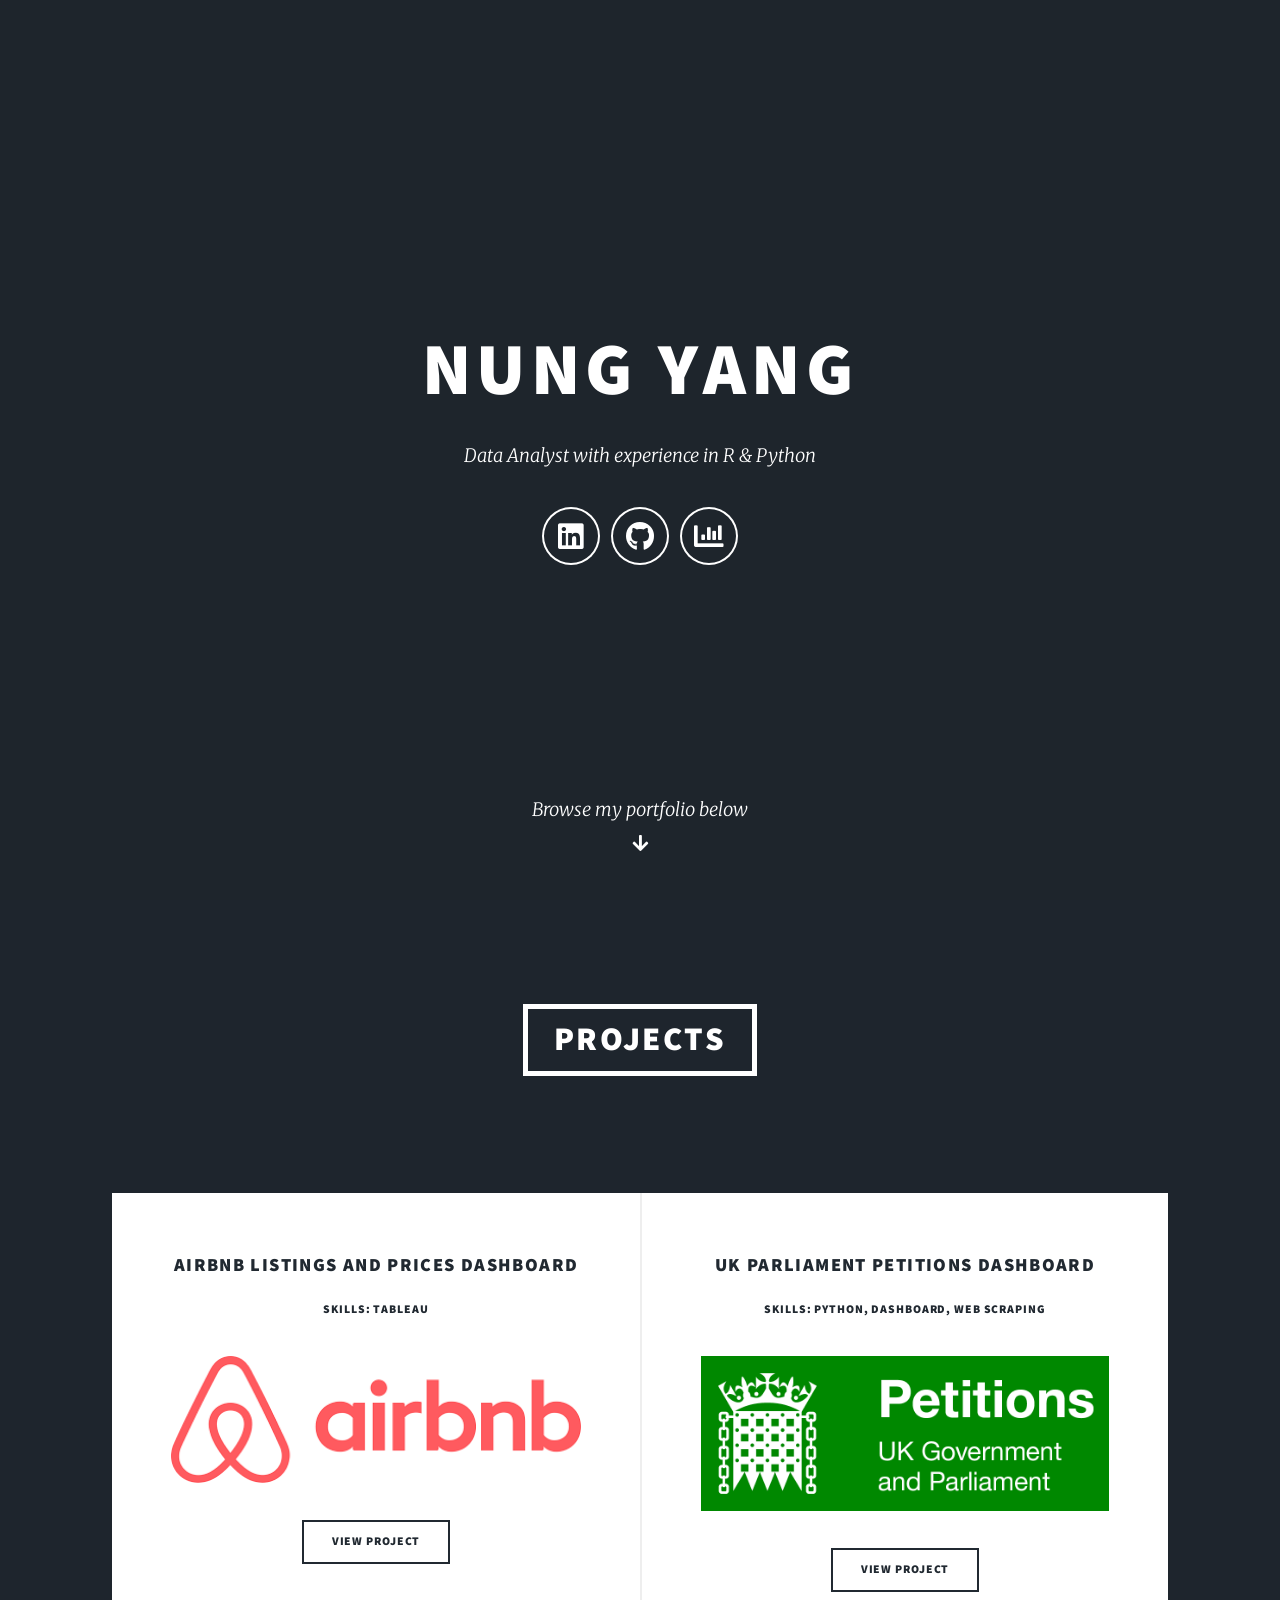
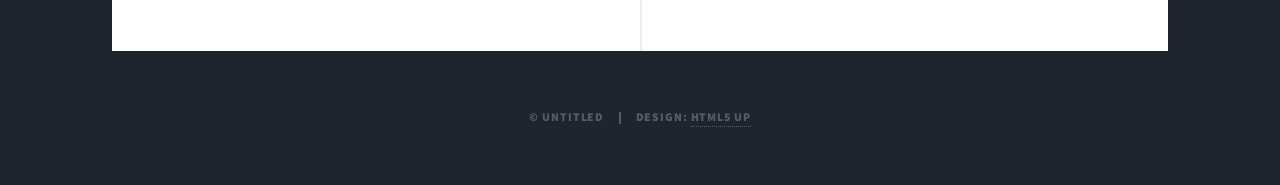
==== commit 83a52e0f: "changing-headers" ====
--- a/index.html
+++ b/index.html
@@ -29,7 +29,7 @@
 				<div id="intro">
 					<div class="intro-top">
 						<h1>Nung Yang</h1>
-						<p>Data Analyst with expertise in R & Python</p>
+						<p>Data Analyst with experience in R & Python</p>
 						<ul class="icons">
 							<li><a href="https://www.linkedin.com/in/nung-yang-263aa696/" class="icon brands fa-linkedin"><span class="label">LinkedIn</span></a></li>
 							<li><a href="https://github.com/nungyang" class="icon brands fa-github"><span class="label">GitHub</span></a></li>
@@ -43,7 +43,12 @@
 						</ul>
 					</div>
 				</div>
-				 
+
+				<!-- Header -->
+					<header id="header">
+						<a href="index.html" class="logo">Projects</a>
+					</header>
+				
 				<!-- Nav -->
 					<nav id="nav">
 						<ul class="links">
@@ -58,9 +63,6 @@
 
 				<!-- Main -->
 					<div id="main">
-						<header class="major">
-							<h2>Projects</h2>
-						</header>
 						<!-- Posts -->
 							<section class="posts">
 								<article>
--- a/assets/css/main.css
+++ b/assets/css/main.css
@@ -3397,10 +3397,6 @@
 			text-align: center;
 		}
 
-		#intro + #header {
-			margin-top: -20rem;
-		}
-
 			#intro + #header .logo {
 				-moz-transform: translateY(2rem);
 				-webkit-transform: translateY(2rem);
@@ -3520,6 +3516,7 @@
 		position: relative;
 		text-align: center;
 		z-index: 2;
+		scroll-margin-top: 20rem;
 	}
 
 		#header input, #header select, #header textarea {
@@ -4733,4 +4730,8 @@
 		line-height: 0.5;
 		margin: 0;
 		padding: 0;
-	}+	}
+
+body {
+	transition: opacity 0.1s ease;
+}
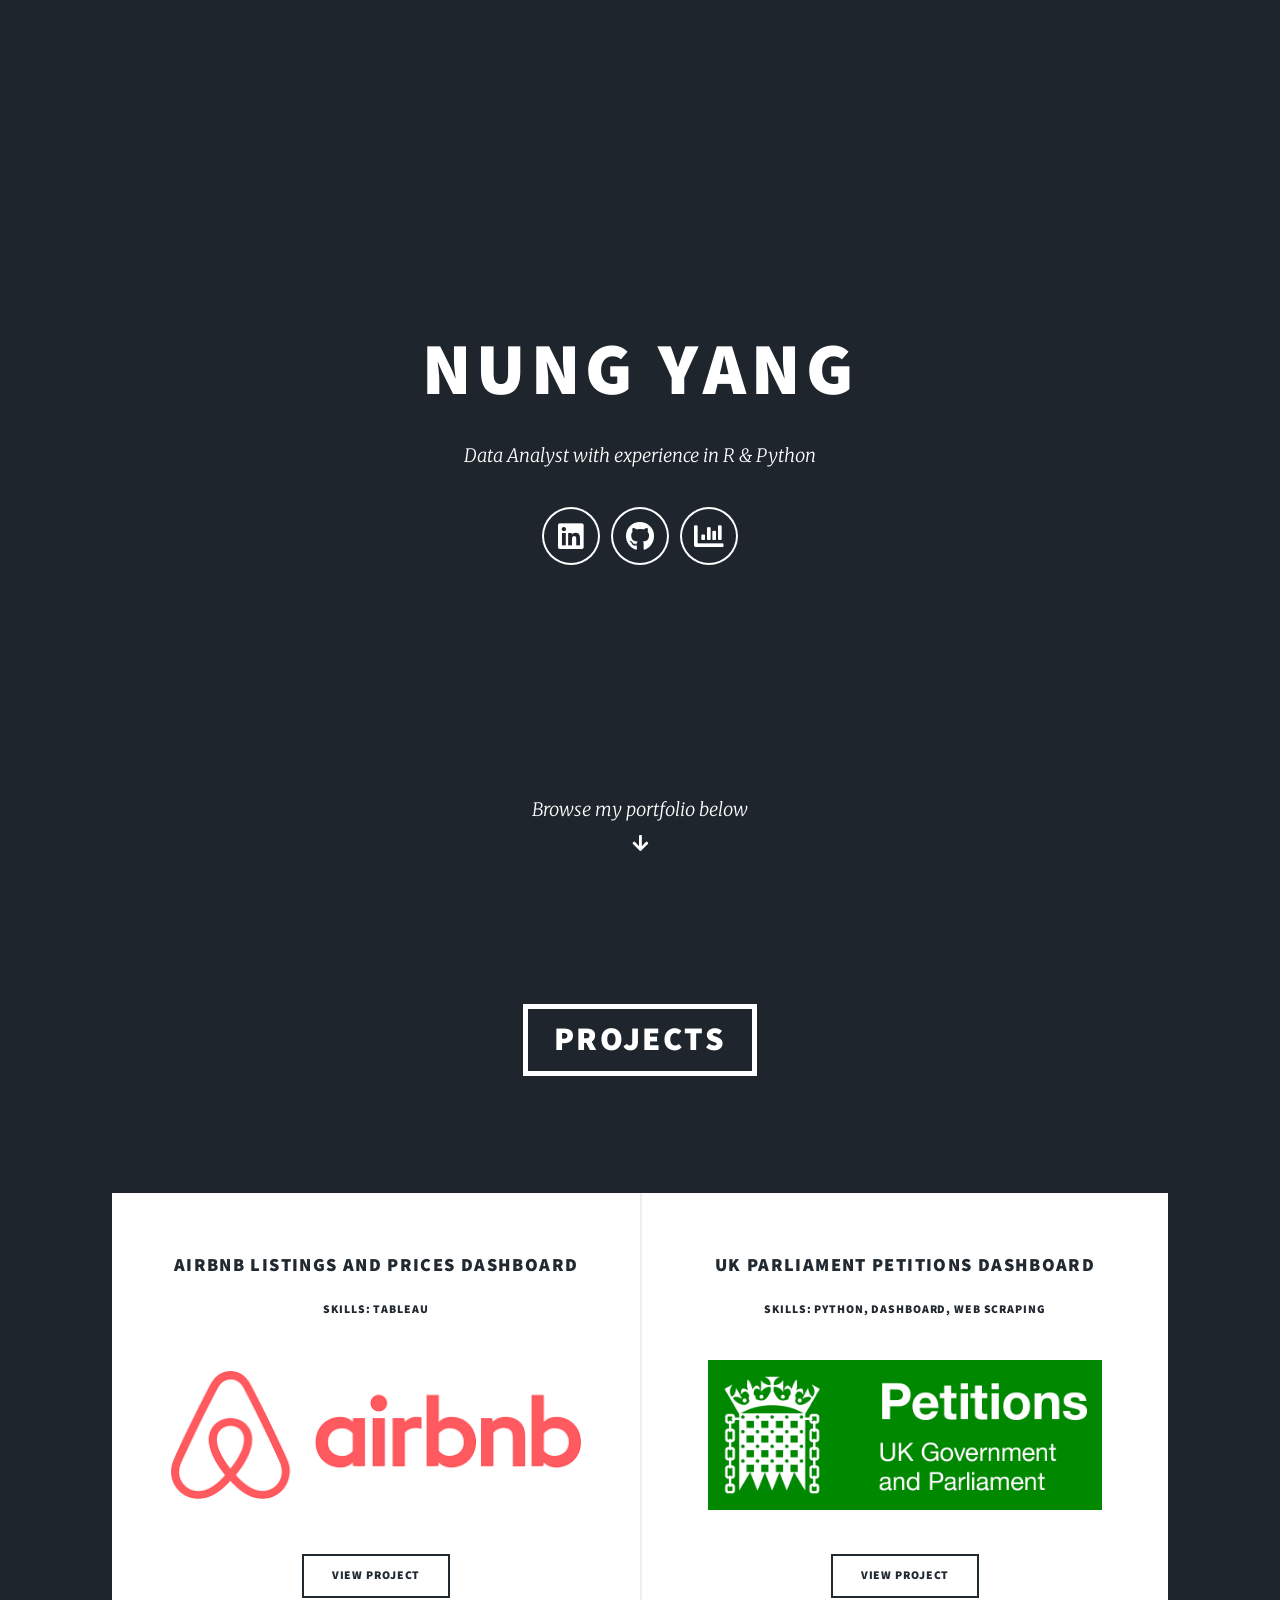
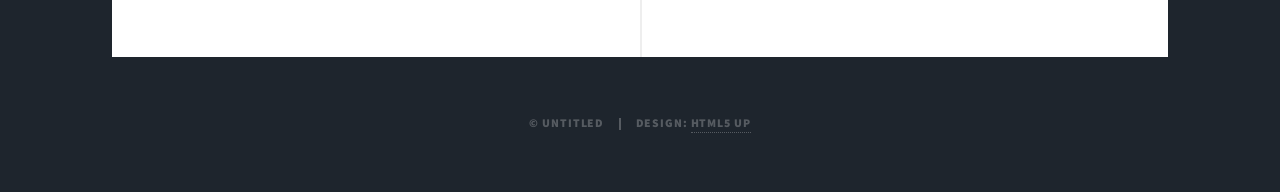
==== commit 892ad3f7: "removed animation on hover for things that no longer have html" ====
--- a/index.html
+++ b/index.html
@@ -46,7 +46,7 @@
 
 				<!-- Header -->
 					<header id="header">
-						<a href="index.html" class="logo">Projects</a>
+						<a class="logo">Projects</a>
 					</header>
 				
 				<!-- Nav -->
@@ -70,7 +70,7 @@
 										<h3><a href="https://public.tableau.com/app/profile/nung.yang7587/viz/AirBnBinBrussels/Dashboard1">AirBnB Listings and Prices Dashboard</a></h3>
 									</header>
 									<h6>Skills: Tableau</h6>
-									<a href="https://public.tableau.com/app/profile/nung.yang7587/viz/AirBnBinBrussels/Dashboard1" class="image fit"><img src="images/Airbnb logo.png" alt="" /></a>
+									<a class="image fit"><img src="images/Airbnb logo.png" alt="" /></a>
 									<ul class="actions special">
 										<li><a href="https://public.tableau.com/app/profile/nung.yang7587/viz/AirBnBinBrussels/Dashboard1" class="button">View project</a></li>
 									</ul>
@@ -80,7 +80,7 @@
 										<h3><a href="https://uk-petitions-dashboard.onrender.com/">UK Parliament Petitions Dashboard</a></h3>
 									</header>
 									<h6>Skills: Python, dashboard, web scraping</h6>
-									<a href="" class="image fit"><img src="images/uk petitions.png" alt="" /></a>
+									<a class="image fit"><img src="images/uk petitions.png" alt="" /></a>
 									<ul class="actions special">
 										<li><a href="uk-petitions.html" class="button">View project</a></li>
 									</ul>
--- a/assets/css/main.css
+++ b/assets/css/main.css
@@ -2620,17 +2620,19 @@
 
 		.image.fit {
 			display: block;
-			margin: 2.5rem 0;
+			margin: 1rem 0;
 			width: 100%;
 		}
 
-			.image.fit:first-child {
-				margin-top: 0;
-			}
-
-			.image.fit img {
-				width: 100%;
-			}
+		.image.fit:first-child {
+			margin-top: 0;
+		}
+
+		.image.fit img {
+			width: 100%;
+			height: 150px;
+			object-fit: contain;
+		}
 
 		.image.main {
 			display: block;
@@ -2669,12 +2671,6 @@
 			transition: transform 0.2s ease-out;
 		}
 
-		a.image:hover img {
-			-moz-transform: scale(1.05);
-			-webkit-transform: scale(1.05);
-			-ms-transform: scale(1.05);
-			transform: scale(1.05);
-		}
 
 /* Actions */
 
@@ -3573,11 +3569,11 @@
 			visibility: visible;
 		}
 
-			#header .logo:hover {
-				border-color: #18bfef !important;
-				color: #18bfef !important;
-			}
-
+		#header .logo:hover {
+			color: #ffffff !important;
+			border-color: #ffffff !important;
+		}
+		
 		@media screen and (max-width: 980px) {
 
 			#header {
@@ -3864,6 +3860,8 @@
 				border-style: solid;
 				border-top-width: 2px;
 				text-align: center;
+				display: flex;
+				flex-direction: column;
 			}
 
 				#main > .posts > article > :last-child {
@@ -4734,4 +4732,16 @@
 
 body {
 	transition: opacity 0.1s ease;
+}
+
+#main > .posts > article header {
+    min-height: 2rem;
+}
+
+#main > .posts > article h6 {
+    min-height: 2rem;
+}
+
+#main > .posts > article ul.actions {
+	margin-top: 2rem;
 }
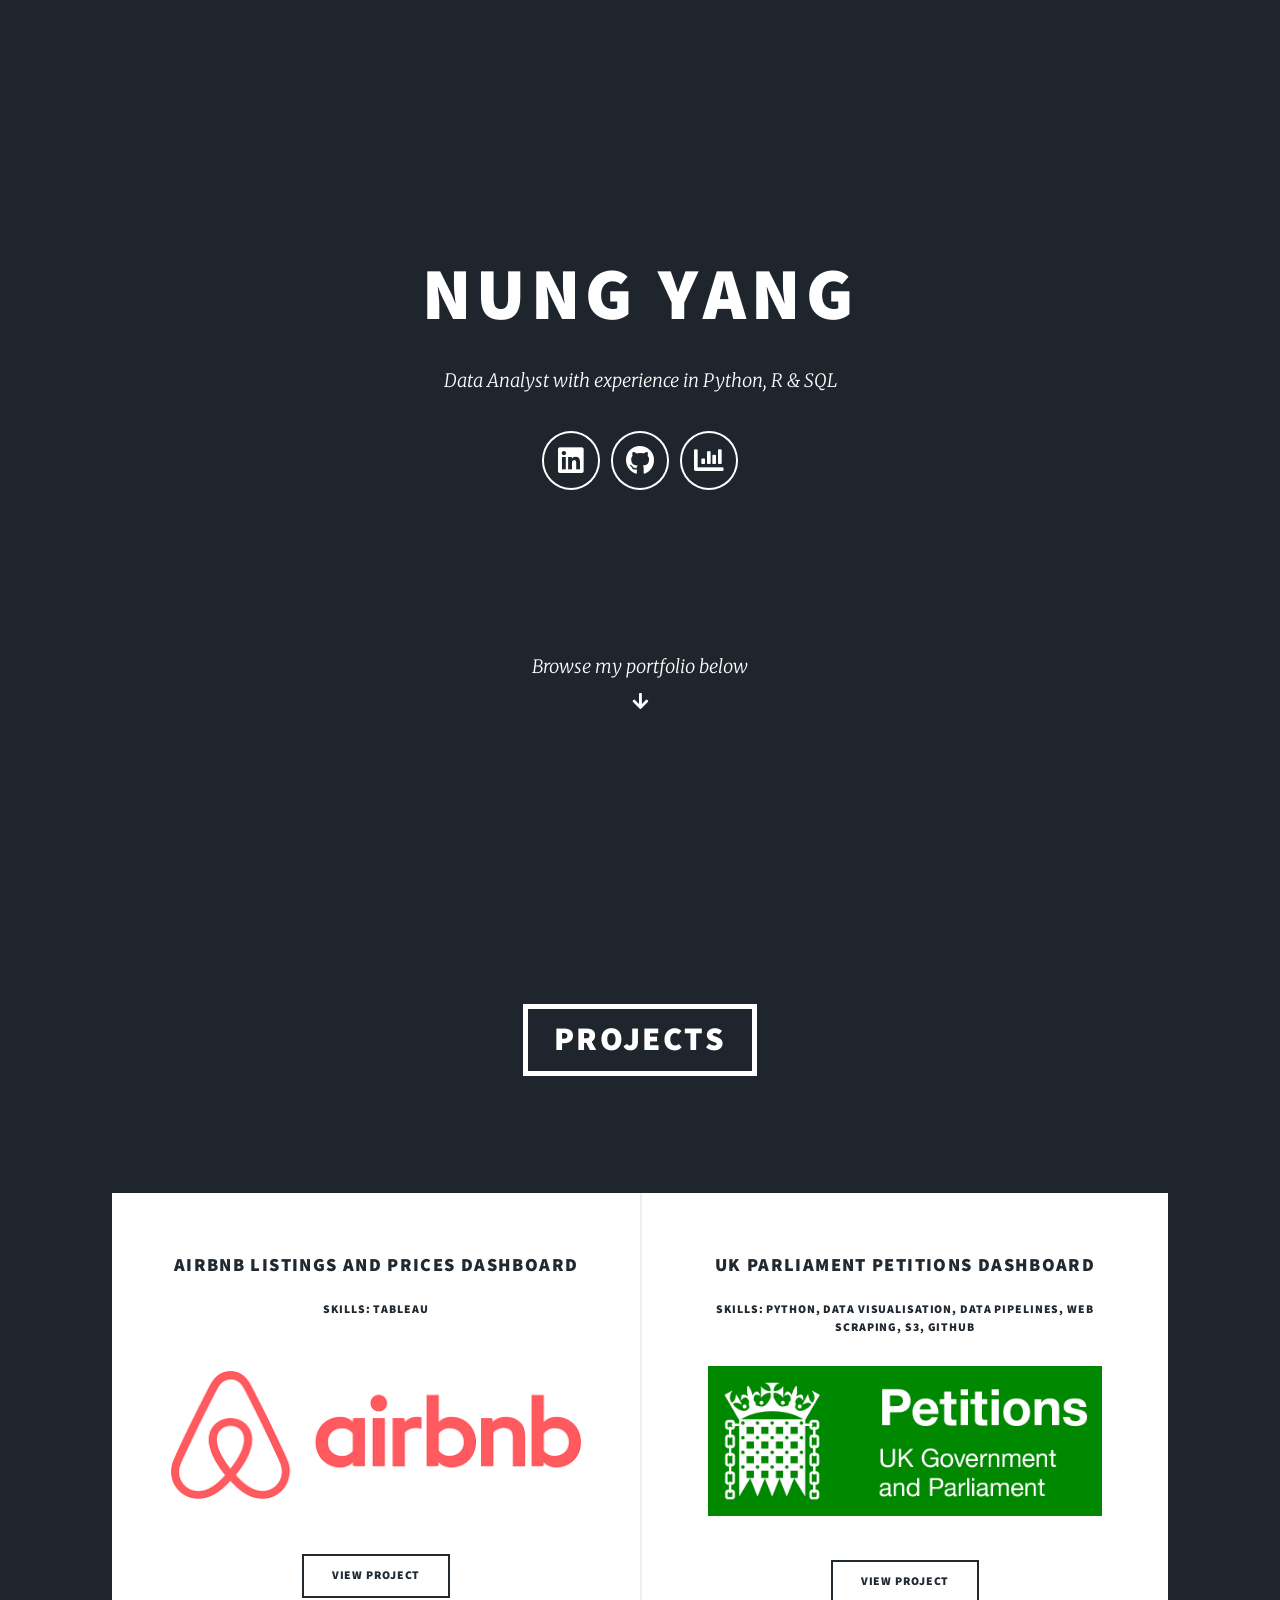
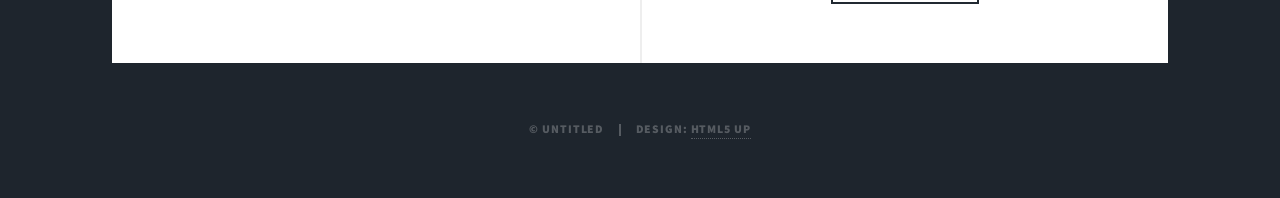
==== commit 98dc6954: "added SQL to portfolio and added open graph image" ====
--- a/index.html
+++ b/index.html
@@ -17,6 +17,16 @@
 		<title>Nung Yang</title>
 		<meta charset="utf-8" />
 		<meta name="viewport" content="width=device-width, initial-scale=1, user-scalable=no" />
+		<meta name="description" content="Data Analyst with experience in Python, R & SQL" />
+		<meta property="og:title" content="Nung Yang" />
+		<meta property="og:description" content="Data Analyst with experience in Python, R & SQL" />
+		<meta property="og:type" content="website" />
+		<meta property="og:url" content="https://nungyang.github.io/" />
+		<meta property="og:image" content="https://nungyang.github.io/images/og-image.png" />
+		<meta name="twitter:card" content="summary_large_image" />
+		<meta name="twitter:title" content="Nung Yang" />
+		<meta name="twitter:description" content="Data Analyst with experience in Python, R & SQL" />
+		<meta name="twitter:image" content="https://nungyang.github.io/images/og-image.png" />
 		<link rel="stylesheet" href="assets/css/main.css" />
 		<noscript><link rel="stylesheet" href="assets/css/noscript.css" /></noscript>
 	</head>
@@ -29,7 +39,7 @@
 				<div id="intro">
 					<div class="intro-top">
 						<h1>Nung Yang</h1>
-						<p>Data Analyst with experience in R & Python</p>
+						<p>Data Analyst with experience in Python, R & SQL</p>
 						<ul class="icons">
 							<li><a href="https://www.linkedin.com/in/nung-yang-263aa696/" class="icon brands fa-linkedin"><span class="label">LinkedIn</span></a></li>
 							<li><a href="https://github.com/nungyang" class="icon brands fa-github"><span class="label">GitHub</span></a></li>
@@ -39,7 +49,7 @@
 					<div class="intro-bottom">
 						<p>Browse my portfolio below</p>
 						<ul class="actions">
-							<li><a href="#header" class="button icon solid solo fa-arrow-down scrolly">Continue</a></li>
+							<li><a href="#header" class="button icon solid solo fa-arrow-down scrolly"></a></li>
 						</ul>
 					</div>
 				</div>
@@ -52,8 +62,7 @@
 				<!-- Nav -->
 					<nav id="nav">
 						<ul class="links">
-							<li class="active"><a href="index.html">Projects</a></li>
-						</ul>
+							<li class="active"><a href="index.html" onclick="sessionStorage.setItem('scrollToProjects', 'true')">Projects</a></li>						</ul>
 						<ul class="icons">
 							<li><a href="https://www.linkedin.com/in/nung-yang-263aa696/" class="icon brands fa-linkedin"><span class="label">LinkedIn</span></a></li>
 							<li><a href="https://github.com/nungyang" class="icon brands fa-github"><span class="label">GitHub</span></a></li>
@@ -79,7 +88,7 @@
 									<header>
 										<h3><a href="https://uk-petitions-dashboard.onrender.com/">UK Parliament Petitions Dashboard</a></h3>
 									</header>
-									<h6>Skills: Python, dashboard, web scraping</h6>
+									<h6>Skills: Python, data visualisation, data pipelines, web scraping, S3, GitHub</h6>
 									<a class="image fit"><img src="images/uk petitions.png" alt="" /></a>
 									<ul class="actions special">
 										<li><a href="uk-petitions.html" class="button">View project</a></li>
--- a/assets/css/main.css
+++ b/assets/css/main.css
@@ -2651,7 +2651,7 @@
 		@media screen and (max-width: 736px) {
 
 			.image.fit {
-				margin: 2rem 0;
+				margin: 0.25rem 0;
 			}
 
 			.image.main {
@@ -3445,7 +3445,7 @@
 
 			#intro {
 				padding: 4rem 4rem 2rem 4rem ;
-				min-height: 90vh;
+				min-height: 100vh;
 			}
 
 				#intro p br {
@@ -3453,7 +3453,7 @@
 				}
 
 				#intro + #header {
-					margin-top: -14rem;
+					margin-top: 0rem;
 				}
 
 		}
@@ -3461,8 +3461,8 @@
 		@media screen and (max-width: 736px) {
 
 			#intro {
-				padding: 3rem 2rem 1rem 2rem ;
-				min-height: 80vh;
+				padding: 3rem 0rem 1rem 0rem ;
+				min-height: 100vh;
 			}
 
 				#intro h1 {
@@ -3477,7 +3477,7 @@
 				}
 
 				#intro .actions {
-					display: none;
+					display: flex;
 				}
 
 		}
@@ -3579,6 +3579,8 @@
 			#header {
 				height: 14rem;
 				padding-bottom: 4rem;
+				background-color: #1e252d;
+				z-index: 10;
 			}
 
 		}
@@ -3800,7 +3802,7 @@
 			@media screen and (max-width: 736px) {
 
 				#main > .post {
-					padding: 4rem 2rem 2rem 2rem ;
+					padding: 2rem 2rem 2rem 2rem ;
 				}
 
 					#main > .post header.major > .date {
@@ -4489,7 +4491,7 @@
 		display: none;
 		position: fixed;
 		top: 0.75rem;
-		right: 0.75rem;
+		left: 0.75rem;
 		border: 0;
 		color: #ffffff;
 		font-family: "Source Sans Pro", Helvetica, sans-serif;
@@ -4547,10 +4549,10 @@
 		}
 
 	#navPanel {
-		-moz-transform: translateX(20rem);
-		-webkit-transform: translateX(20rem);
-		-ms-transform: translateX(20rem);
-		transform: translateX(20rem);
+		-moz-transform: translateX(-20rem);
+		-webkit-transform: translateX(-20rem);
+		-ms-transform: translateX(-20rem);
+		transform: translateX(-20rem);
 		-moz-transition: -moz-transform 0.5s ease, box-shadow 0.5s ease, visibility 0.5s;
 		-webkit-transition: -webkit-transform 0.5s ease, box-shadow 0.5s ease, visibility 0.5s;
 		-ms-transition: -ms-transform 0.5s ease, box-shadow 0.5s ease, visibility 0.5s;
@@ -4565,7 +4567,7 @@
 		overflow-y: auto;
 		padding: 3rem 2rem;
 		position: fixed;
-		right: 0;
+		left: 0;
 		top: 0;
 		visibility: hidden;
 		width: 20rem;
@@ -4710,24 +4712,24 @@
 		flex-direction: column;
 		align-items: center;
 		justify-content: center;
+		margin-top: 7rem;
+		margin-bottom: 5rem;
 	}
 
 	.intro-bottom {
-		position: absolute;
-		bottom: -1rem;
-		left: 0;
-		right: 0;
-		text-align: center;
+		position: relative;
 		display: flex;
 		flex-direction: column;
 		align-items: center;
 		gap: 0;
+		margin-top: 5rem;
 	}
 
 	.intro-bottom p {
 		line-height: 0.5;
 		margin: 0;
 		padding: 0;
+		margin-top: 9rem;
 	}
 
 body {
@@ -4744,4 +4746,26 @@
 
 #main > .posts > article ul.actions {
 	margin-top: 2rem;
-}+}
+
+@media screen and (max-width: 736px) {
+    .actions.special .button {
+        margin-bottom: 2rem;
+    }
+}
+
+@media screen and (max-height: 575px) {
+    .intro-bottom {
+        display: none;
+    }
+}
+
+@media screen and (max-height: 390px) {
+    #header .logo {
+        opacity: 1 !important;
+        visibility: visible !important;
+        transform: none !important;
+        transition: none !important;
+    }
+}
+
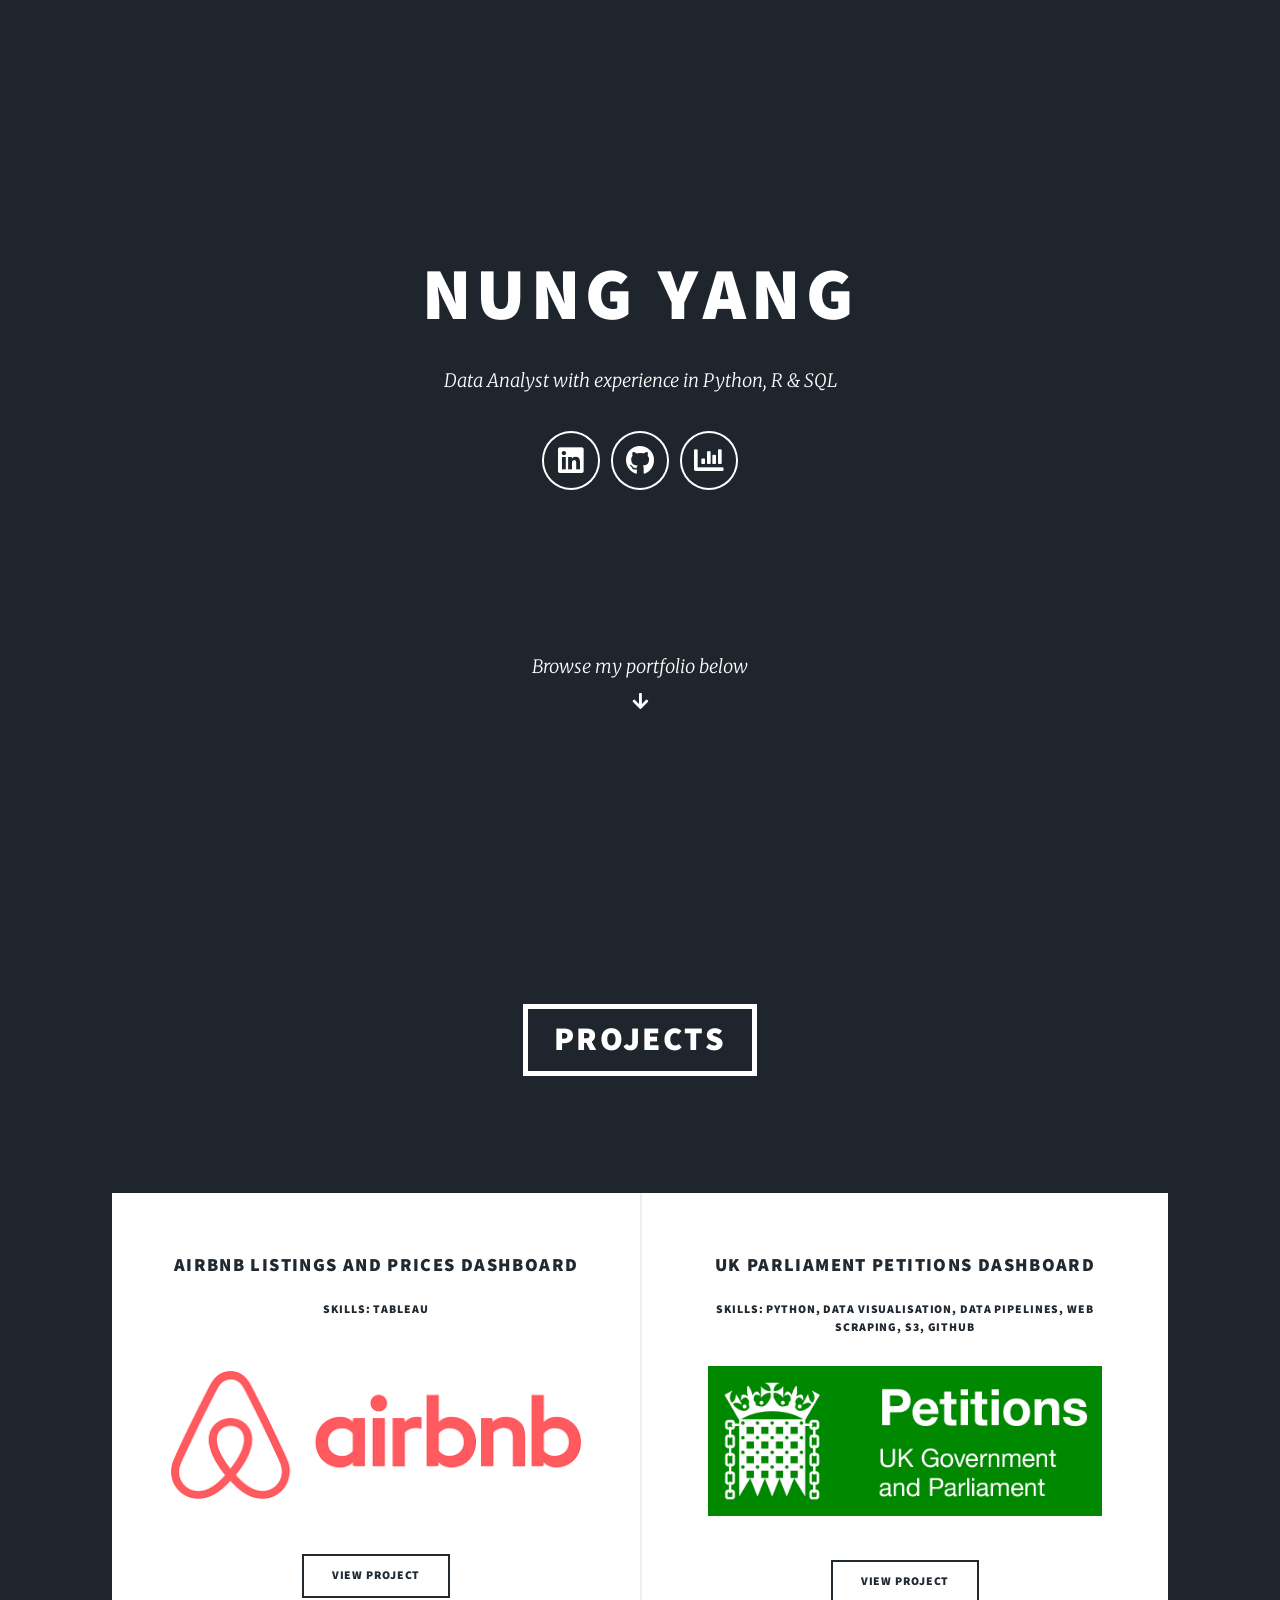
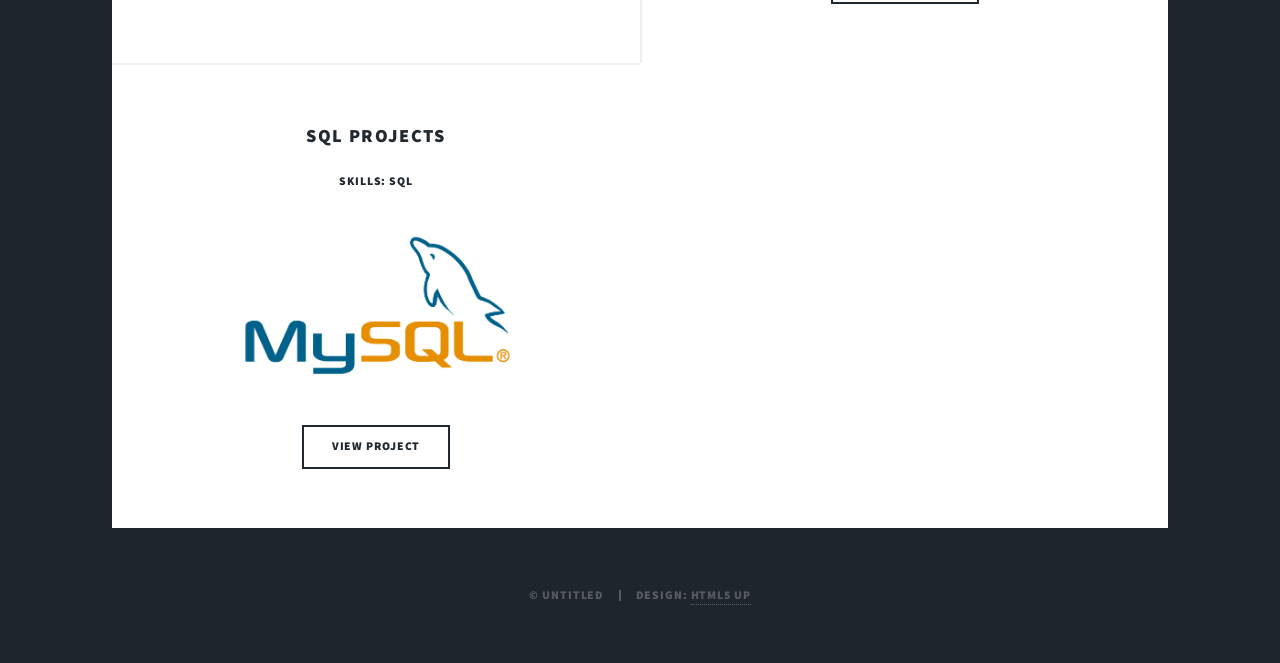
==== commit 886f6c03: "Adding SQL to list of projects and also updating some links/email addresses that were old" ====
--- a/index.html
+++ b/index.html
@@ -86,12 +86,22 @@
 								</article>
 								<article>
 									<header>
-										<h3><a href="https://uk-petitions-dashboard.onrender.com/">UK Parliament Petitions Dashboard</a></h3>
+										<h3><a href="https://www.ukpetitionanalytics.co.uk/">UK Parliament Petitions Dashboard</a></h3>
 									</header>
 									<h6>Skills: Python, data visualisation, data pipelines, web scraping, S3, GitHub</h6>
 									<a class="image fit"><img src="images/uk petitions.png" alt="" /></a>
 									<ul class="actions special">
 										<li><a href="uk-petitions.html" class="button">View project</a></li>
+									</ul>
+								</article>
+								<article>
+									<header>
+										<h3><a href="sql-projects.html">SQL Projects</a></h3>
+									</header>
+									<h6>Skills: SQL</h6>
+									<a class="image fit"><img src="images/mySQL.png" alt="" /></a>
+									<ul class="actions special">
+										<li><a href="sql-projects.html" class="button">View project</a></li>
 									</ul>
 								</article>
 					</div>
